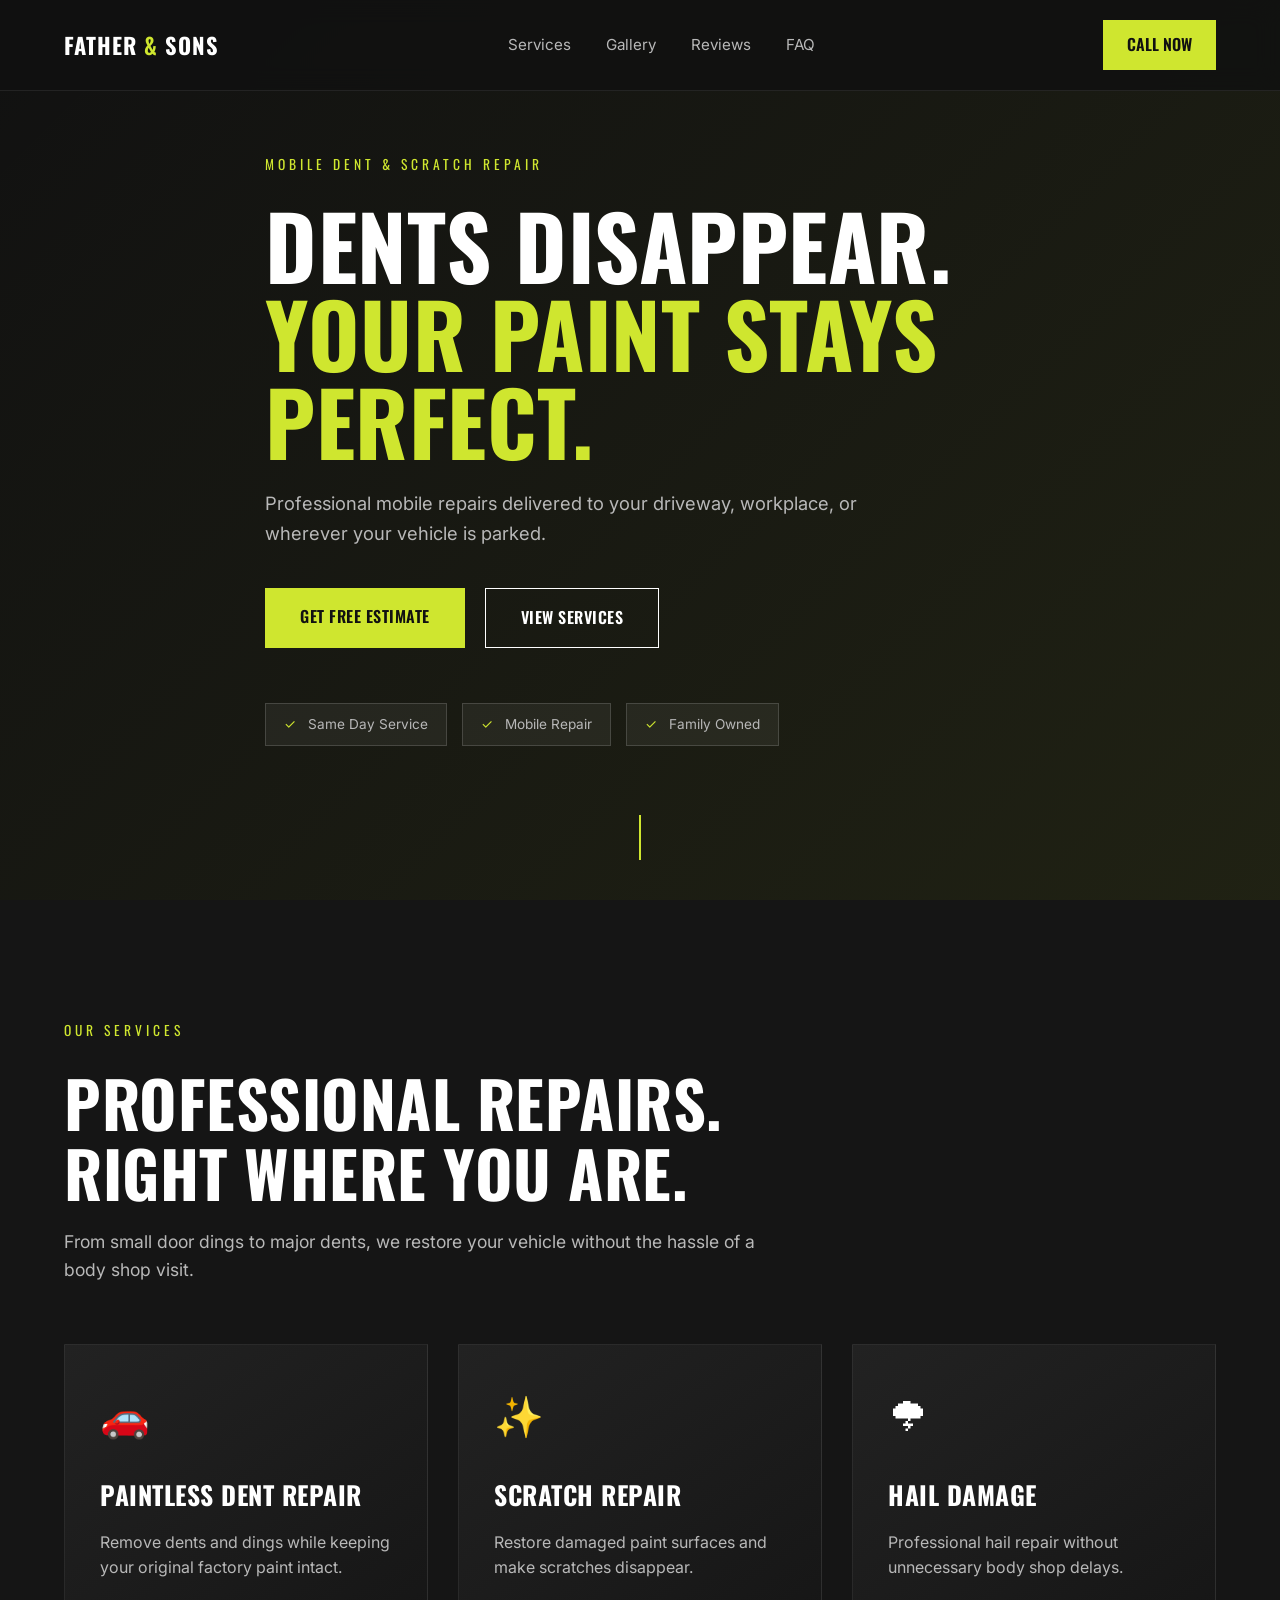
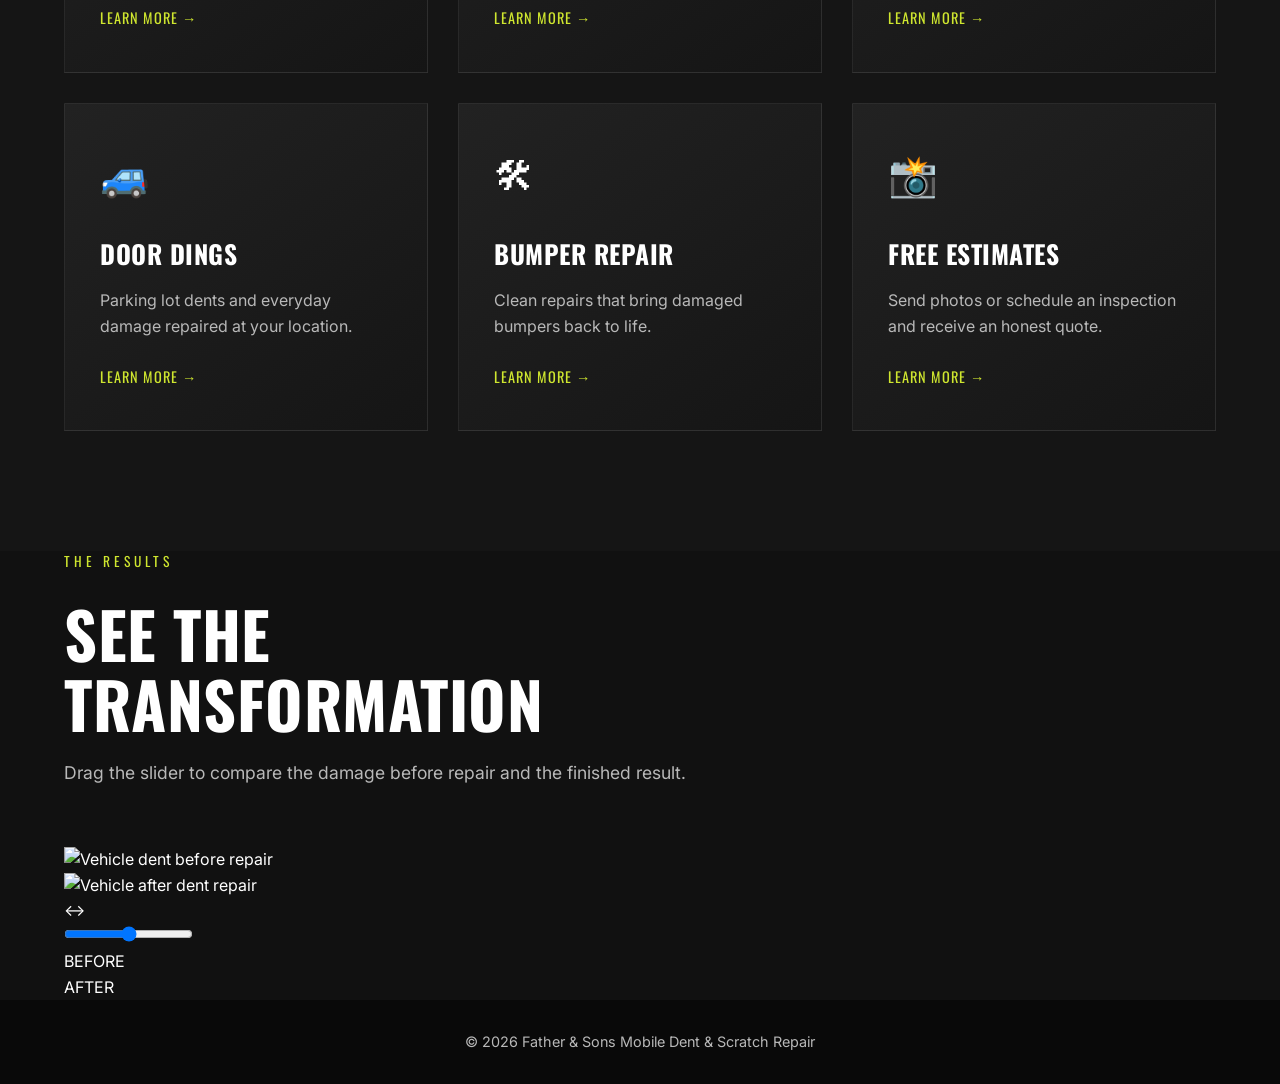
==== father-and-sons/index.html @ 37ee8887 "Update index.html" ====
<!DOCTYPE html>
<html lang="en">
<head>

<meta charset="UTF-8">
<meta name="viewport" content="width=device-width, initial-scale=1.0">

<title>Father & Sons | Mobile Dent & Scratch Repair</title>

<meta name="description" content="Father & Sons provides mobile dent and scratch repair. We come to your home or workplace for fast, affordable vehicle repairs.">

<link rel="preconnect" href="https://fonts.googleapis.com">
<link rel="preconnect" href="https://fonts.gstatic.com" crossorigin>

<link href="https://fonts.googleapis.com/css2?family=Inter:wght@400;500;600;700&family=Oswald:wght@500;600;700&display=swap" rel="stylesheet">

<link rel="stylesheet" href="css/style.css">
<link rel="stylesheet" href="css/animations.css">

</head>


<body>


<!-- ================= NAVIGATION ================= -->

<header class="header">

<div class="container nav">

<a href="#" class="logo">
FATHER <span>&</span> SONS
</a>


<nav class="nav-links">

<a href="#services">Services</a>
<a href="#gallery">Gallery</a>
<a href="#reviews">Reviews</a>
<a href="#faq">FAQ</a>

</nav>


<a href="tel:7279991879" class="nav-button">
Call Now
</a>


<button class="menu-toggle" aria-label="Open menu">

<span></span>
<span></span>
<span></span>

</button>


</div>

</header>




<!-- ================= HERO ================= -->

<main>


<section class="hero">


<div class="hero-overlay"></div>


<div class="container hero-content">


<p class="eyebrow">
Mobile Dent & Scratch Repair
</p>



<h1>
Dents disappear.
<br>
<span>Your paint stays perfect.</span>
</h1>



<p class="hero-text">

Professional mobile repairs delivered to your driveway,
workplace, or wherever your vehicle is parked.

</p>



<div class="hero-buttons">


<a href="tel:7279991879" class="btn primary">
Get Free Estimate
</a>


<a href="#services" class="btn secondary">
View Services
</a>


</div>




<div class="trust-badges">


<div class="badge">
<span>✓</span>
Same Day Service
</div>


<div class="badge">
<span>✓</span>
Mobile Repair
</div>


<div class="badge">
<span>✓</span>
Family Owned
</div>


</div>



</div>



<div class="scroll-indicator">

<span></span>

</div>



</section>





<!-- ================= SERVICES PLACEHOLDER ================= -->

<!-- ================= SERVICES ================= -->

<section id="services" class="services">


<div class="container">


<div class="section-header">

<p class="eyebrow">
Our Services
</p>


<h2>
Professional Repairs.
Right Where You Are.
</h2>


<p>
From small door dings to major dents, we restore your vehicle without the hassle of a body shop visit.
</p>

</div>




<div class="services-grid">



<!-- SERVICE CARD 1 -->

<div class="service-card">


<div class="service-icon">

🚗

</div>


<h3>
Paintless Dent Repair
</h3>


<p>
Remove dents and dings while keeping your original factory paint intact.
</p>


<a href="#contact">
Learn More →
</a>


</div>





<!-- SERVICE CARD 2 -->

<div class="service-card">


<div class="service-icon">

✨

</div>


<h3>
Scratch Repair
</h3>


<p>
Restore damaged paint surfaces and make scratches disappear.
</p>


<a href="#contact">
Learn More →
</a>


</div>






<!-- SERVICE CARD 3 -->

<div class="service-card">


<div class="service-icon">

🌩

</div>


<h3>
Hail Damage
</h3>


<p>
Professional hail repair without unnecessary body shop delays.
</p>


<a href="#contact">
Learn More →
</a>


</div>






<!-- SERVICE CARD 4 -->

<div class="service-card">


<div class="service-icon">

🚙

</div>


<h3>
Door Dings
</h3>


<p>
Parking lot dents and everyday damage repaired at your location.
</p>


<a href="#contact">
Learn More →
</a>


</div>






<!-- SERVICE CARD 5 -->

<div class="service-card">


<div class="service-icon">

🛠

</div>


<h3>
Bumper Repair
</h3>


<p>
Clean repairs that bring damaged bumpers back to life.
</p>


<a href="#contact">
Learn More →
</a>


</div>






<!-- SERVICE CARD 6 -->

<div class="service-card">


<div class="service-icon">

📸

</div>


<h3>
Free Estimates
</h3>


<p>
Send photos or schedule an inspection and receive an honest quote.
</p>


<a href="#contact">
Learn More →
</a>


</div>




</div>

</div>


</section>

  <!-- ================= BEFORE AFTER ================= -->

<section class="before-after">


<div class="container">


<div class="section-header">

<p class="eyebrow">
The Results
</p>


<h2>
See The Transformation
</h2>


<p>
Drag the slider to compare the damage before repair and the finished result.
</p>


</div>




<div class="comparison">


<img 
src="images/before-after/before.jpg"
class="comparison-img before-img"
alt="Vehicle dent before repair"
>



<div class="after-container">


<img 
src="images/before-after/after.jpg"
class="comparison-img"
alt="Vehicle after dent repair"
>


</div>




<div class="slider-line"></div>


<div class="slider-button">

↔

</div>



<input 
type="range"
min="0"
max="100"
value="50"
class="slider-control"
aria-label="Before and after comparison slider"
>


<div class="label before-label">
BEFORE
</div>


<div class="label after-label">
AFTER
</div>



</div>


</div>


</section>







<!-- ================= FOOTER ================= -->


<footer class="footer">


<div class="container">

<p>
© 2026 Father & Sons Mobile Dent & Scratch Repair
</p>


</div>


</footer>





<script src="js/main.js"></script>

</body>
</html>
---- father-and-sons/css/style.css ----
/* ==========================================
   FATHER & SONS
   Main Stylesheet
========================================== */


/* ---------- ROOT ---------- */

:root{

--black:#111111;
--dark:#1b1b1b;
--lime:#cfe62f;
--white:#ffffff;
--gray:#b8b8b8;
--surface:#202020;

--max-width:1200px;

}


*{
margin:0;
padding:0;
box-sizing:border-box;
}


html{
scroll-behavior:smooth;
}


body{

font-family:"Inter",sans-serif;
background:var(--black);
color:var(--white);
line-height:1.6;
overflow-x:hidden;

}


h1,
h2,
h3{

font-family:"Oswald",sans-serif;
text-transform:uppercase;
letter-spacing:.5px;

}


a{

text-decoration:none;
color:inherit;

}


img{

max-width:100%;
display:block;

}



.container{

width:min(90%,var(--max-width));
margin:auto;

}



/* ==========================================
   HEADER
========================================== */


.header{

position:fixed;
top:0;
left:0;
width:100%;

background:rgba(17,17,17,.85);
backdrop-filter:blur(12px);

z-index:1000;

border-bottom:1px solid rgba(255,255,255,.08);

}



.nav{

height:90px;

display:flex;
align-items:center;
justify-content:space-between;

}



.logo{

font-family:"Oswald",sans-serif;
font-size:1.4rem;
font-weight:700;
letter-spacing:1px;

}



.logo span{

color:var(--lime);

}



.nav-links{

display:flex;
gap:35px;

}



.nav-links a{

font-size:.95rem;
color:var(--gray);

transition:.3s;

}



.nav-links a:hover{

color:var(--lime);

}



.nav-button{

background:var(--lime);
color:var(--black);

padding:12px 24px;

font-family:"Oswald",sans-serif;

text-transform:uppercase;

font-weight:600;

}



.menu-toggle{

display:none;

background:none;
border:0;

}


.menu-toggle span{

display:block;
width:28px;
height:3px;

background:white;

margin:6px;

}



/* ==========================================
   HERO
========================================== */


.hero{

height:100vh;
min-height:700px;

position:relative;

display:flex;
align-items:center;


background:

linear-gradient(
90deg,
rgba(17,17,17,.95),
rgba(17,17,17,.55)
),

url("../images/hero.jpg");

background-size:cover;
background-position:center;


}



.hero-overlay{

position:absolute;
inset:0;

background:
linear-gradient(
135deg,
transparent,
rgba(207,230,47,.08)
);

}



.hero-content{

position:relative;
z-index:2;

max-width:750px;

}



.eyebrow{

color:var(--lime);

font-family:"Oswald",sans-serif;

text-transform:uppercase;

letter-spacing:4px;

font-size:.85rem;

margin-bottom:25px;

}



.hero h1{

font-size:clamp(3rem,7vw,5.5rem);

line-height:1;

margin-bottom:25px;

}



.hero h1 span{

color:var(--lime);

}



.hero-text{

font-size:1.15rem;

color:var(--gray);

max-width:600px;

margin-bottom:40px;

}



/* BUTTONS */


.hero-buttons{

display:flex;
gap:20px;
flex-wrap:wrap;

}



.btn{

padding:16px 35px;

font-family:"Oswald",sans-serif;

text-transform:uppercase;

font-weight:600;

letter-spacing:.5px;

transition:.3s;

}



.primary{

background:var(--lime);

color:var(--black);

}



.secondary{

border:1px solid white;

}



.btn:hover{

transform:translateY(-4px);

}



/* ==========================================
   TRUST BADGES
========================================== */


.trust-badges{

display:flex;
gap:15px;

margin-top:55px;

flex-wrap:wrap;

}



.badge{

background:rgba(255,255,255,.06);

border:1px solid rgba(255,255,255,.15);

padding:10px 18px;

font-size:.85rem;

color:var(--gray);

}



.badge span{

color:var(--lime);

margin-right:8px;

}



/* ==========================================
   SCROLL
========================================== */


.scroll-indicator{

position:absolute;

bottom:40px;

left:50%;

transform:translateX(-50%);

}



.scroll-indicator span{

display:block;

height:45px;
width:2px;

background:var(--lime);

}



/* ==========================================
   PLACEHOLDER
========================================== */


.placeholder{

padding:120px 0;

background:#151515;

}



.placeholder h2{

font-size:3rem;

margin-bottom:15px;

}



/* ==========================================
   FOOTER
========================================== */


.footer{

padding:30px 0;

background:#090909;

color:var(--gray);

text-align:center;

font-size:.9rem;

}



/* ==========================================
   MOBILE
========================================== */


@media(max-width:900px){


.nav-links{

display:none;

}


.nav-button{

display:none;

}


.menu-toggle{

display:block;

}


.hero{

background-position:center;

}


.hero h1{

font-size:3rem;

}


.trust-badges{

margin-top:35px;

}


}



@media(max-width:600px){


.hero{

min-height:650px;

}



.hero-buttons{

flex-direction:column;

}



.btn{

text-align:center;

}



}
/* Mobile menu open */

@media(max-width:900px){

.nav-links.active{

display:flex;

position:absolute;

top:90px;
left:0;

width:100%;

background:#111;

flex-direction:column;

padding:30px;

text-align:center;

gap:25px;

}


.menu-toggle.open span:nth-child(1){

transform:rotate(45deg) translate(5px,5px);

}


.menu-toggle.open span:nth-child(2){

opacity:0;

}


.menu-toggle.open span:nth-child(3){

transform:rotate(-45deg) translate(6px,-6px);

}


}


/* Header scroll state */

.header.scrolled{

background:rgba(17,17,17,.96);

box-shadow:0 10px 30px rgba(0,0,0,.35);

}
/* ==========================================
   SERVICES SECTION
========================================== */


.services{

padding:120px 0;

background:#151515;

}



.section-header{

max-width:700px;

margin-bottom:60px;

}



.section-header h2{

font-size:clamp(2.5rem,5vw,4rem);

line-height:1.1;

margin-bottom:20px;

}



.section-header p:last-child{

color:var(--gray);

font-size:1.1rem;

}




.services-grid{

display:grid;

grid-template-columns:
repeat(auto-fit,minmax(280px,1fr));

gap:30px;

}





.service-card{

background:
linear-gradient(
145deg,
#222,
#151515
);


padding:40px 35px;


border:1px solid rgba(255,255,255,.08);


position:relative;


overflow:hidden;


transition:.4s;


}



.service-card::before{

content:"";

position:absolute;

top:0;
left:0;

width:100%;
height:4px;

background:var(--lime);

transform:scaleX(0);

transition:.4s;

transform-origin:left;

}



.service-card:hover::before{

transform:scaleX(1);

}



.service-card:hover{

transform:translateY(-10px);


border-color:
rgba(207,230,47,.4);


}





.service-icon{

font-size:2.5rem;

margin-bottom:25px;


}



.service-card h3{

font-size:1.6rem;

margin-bottom:15px;


}



.service-card p{

color:var(--gray);

margin-bottom:25px;

}



.service-card a{

color:var(--lime);

font-family:"Oswald",sans-serif;

text-transform:uppercase;

letter-spacing:1px;

font-size:.9rem;

}
---- father-and-sons/css/animations.css ----
/* ==========================================
   FATHER & SONS
   Animation Styles
========================================== */


/* ---------- HERO ENTRANCE ---------- */


.hero-content{

animation:heroEnter 1s ease forwards;

}



@keyframes heroEnter{

from{

opacity:0;
transform:translateY(40px);

}

to{

opacity:1;
transform:translateY(0);

}

}




/* ---------- EYEBROW ---------- */


.eyebrow{

animation:fadeIn .8s ease .2s both;

}



@keyframes fadeIn{

from{

opacity:0;

}

to{

opacity:1;

}

}




/* ---------- BUTTON ANIMATION ---------- */


.btn{

position:relative;
overflow:hidden;

}



.btn::before{

content:"";

position:absolute;

top:0;
left:-100%;

width:100%;
height:100%;

background:rgba(255,255,255,.18);

transition:.4s;

}



.btn:hover::before{

left:100%;

}




/* ---------- BADGES ---------- */


.badge{

animation:badgeRise .8s ease forwards;

opacity:0;

}



.badge:nth-child(1){

animation-delay:.4s;

}


.badge:nth-child(2){

animation-delay:.6s;

}


.badge:nth-child(3){

animation-delay:.8s;

}



@keyframes badgeRise{

from{

opacity:0;
transform:translateY(20px);

}

to{

opacity:1;
transform:translateY(0);

}

}




/* ---------- SCROLL INDICATOR ---------- */


.scroll-indicator span{

animation:scrollPulse 2s infinite;

}



@keyframes scrollPulse{

0%{

opacity:.3;
transform:scaleY(.6);

}


50%{

opacity:1;
transform:scaleY(1);

}


100%{

opacity:.3;
transform:scaleY(.6);

}

}





/* ---------- IMAGE ZOOM ---------- */


.hero{

animation:heroZoom 12s ease infinite alternate;

}



@keyframes heroZoom{

from{

background-size:100%;

}

to{

background-size:110%;

}

}




/* ---------- HOVER EFFECTS ---------- */


.nav-button,
.btn{

transition:
transform .3s ease,
box-shadow .3s ease;

}



.nav-button:hover,
.btn:hover{

box-shadow:
0 10px 30px rgba(207,230,47,.25);

}




/* ---------- ACCESSIBILITY ---------- */


@media(prefers-reduced-motion:reduce){


*,
*::before,
*::after{

animation:none!important;

transition:none!important;

}


}
/* SERVICE CARDS */


.service-card{

opacity:0;

transform:translateY(40px);

animation:serviceReveal .8s ease forwards;

}



.service-card:nth-child(1){
animation-delay:.1s;
}

.service-card:nth-child(2){
animation-delay:.2s;
}

.service-card:nth-child(3){
animation-delay:.3s;
}

.service-card:nth-child(4){
animation-delay:.4s;
}

.service-card:nth-child(5){
animation-delay:.5s;
}

.service-card:nth-child(6){
animation-delay:.6s;
}



@keyframes serviceReveal{

to{

opacity:1;

transform:translateY(0);

}

}
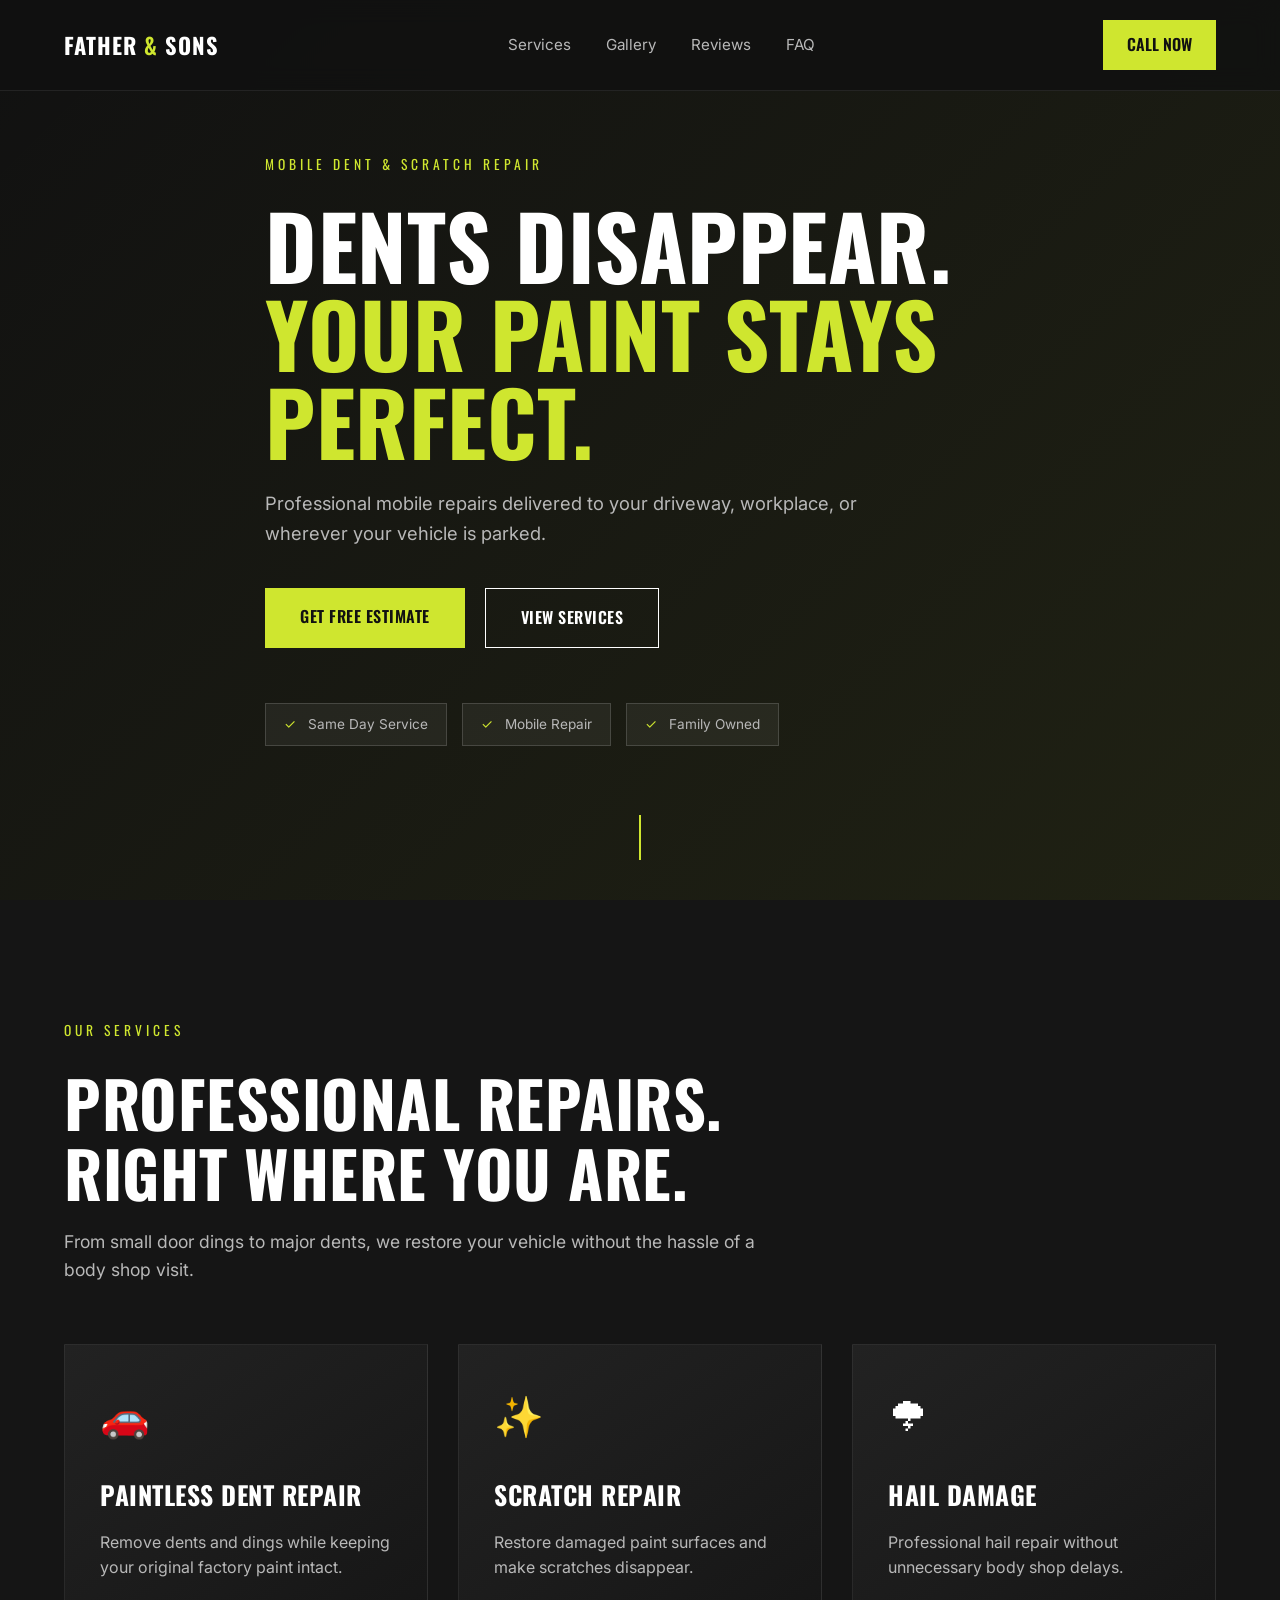
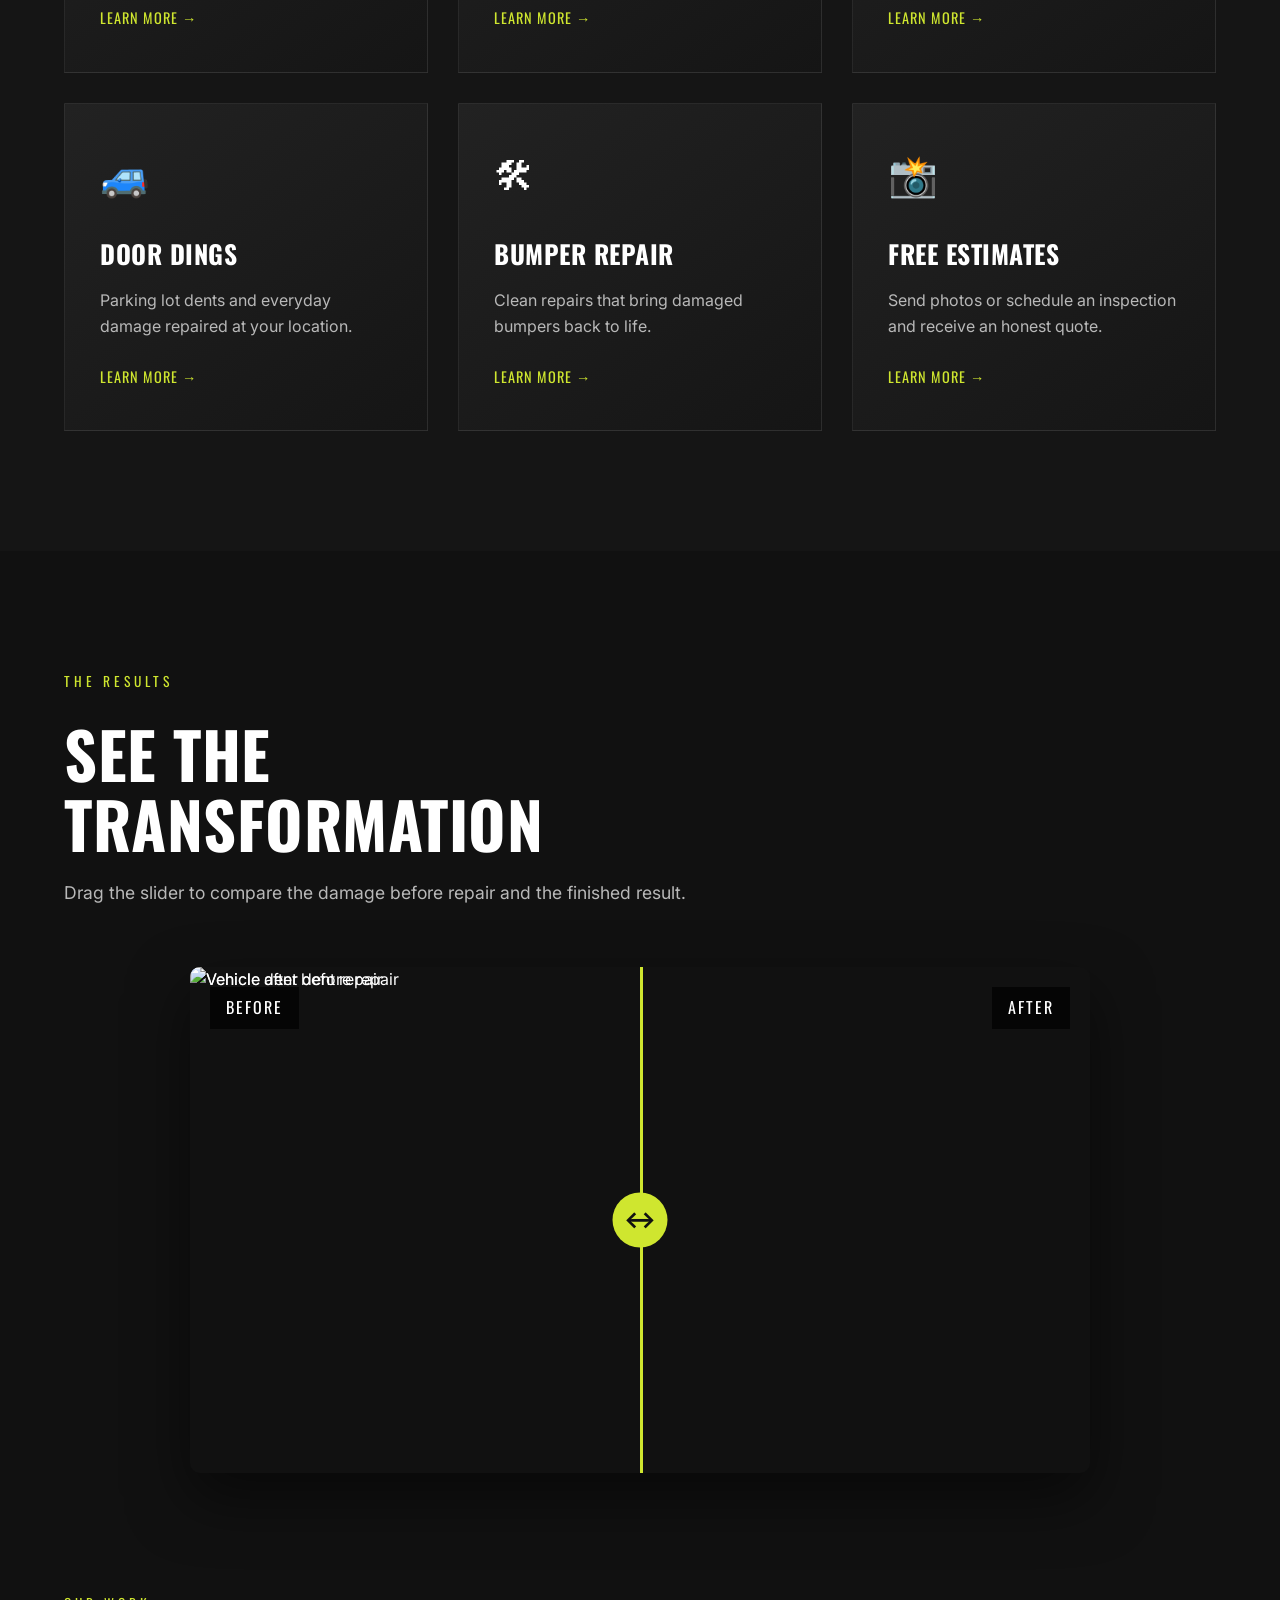
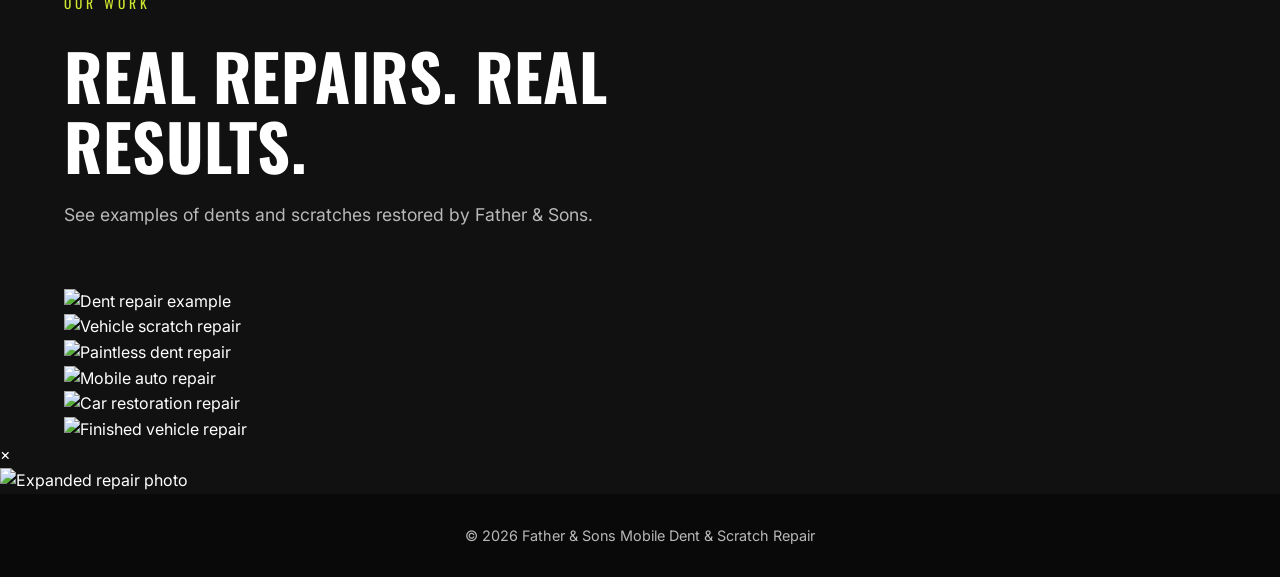
==== commit a60893d8: "Update index.html" ====
--- a/father-and-sons/index.html
+++ b/father-and-sons/index.html
@@ -502,6 +502,141 @@
 
 
 </section>
+  <!-- ================= GALLERY ================= -->
+
+<section id="gallery" class="gallery">
+
+
+<div class="container">
+
+
+<div class="section-header">
+
+<p class="eyebrow">
+Our Work
+</p>
+
+
+<h2>
+Real Repairs.
+Real Results.
+</h2>
+
+
+<p>
+See examples of dents and scratches restored by Father & Sons.
+</p>
+
+</div>
+
+
+
+<div class="gallery-grid">
+
+
+
+<div class="gallery-item">
+
+<img 
+src="images/gallery/repair-1.jpg"
+loading="lazy"
+alt="Dent repair example"
+>
+
+</div>
+
+
+
+<div class="gallery-item">
+
+<img 
+src="images/gallery/repair-2.jpg"
+loading="lazy"
+alt="Vehicle scratch repair"
+>
+
+</div>
+
+
+
+
+<div class="gallery-item">
+
+<img 
+src="images/gallery/repair-3.jpg"
+loading="lazy"
+alt="Paintless dent repair"
+>
+
+</div>
+
+
+
+
+<div class="gallery-item">
+
+<img 
+src="images/gallery/repair-4.jpg"
+loading="lazy"
+alt="Mobile auto repair"
+>
+
+</div>
+
+
+
+
+<div class="gallery-item">
+
+<img 
+src="images/gallery/repair-5.jpg"
+loading="lazy"
+alt="Car restoration repair"
+>
+
+</div>
+
+
+
+
+<div class="gallery-item">
+
+<img 
+src="images/gallery/repair-6.jpg"
+loading="lazy"
+alt="Finished vehicle repair"
+>
+
+</div>
+
+
+
+</div>
+
+
+</div>
+
+
+</section>
+
+
+
+
+<!-- LIGHTBOX -->
+
+<div class="lightbox">
+
+
+<span class="close-lightbox">
+×
+</span>
+
+
+<img src="" alt="Expanded repair photo">
+
+
+</div>
+
 
 
 
--- a/father-and-sons/css/style.css
+++ b/father-and-sons/css/style.css
@@ -822,5 +822,213 @@
 font-size:.9rem;
 
 }
-
-
+/* ==========================================
+   BEFORE AFTER SECTION
+========================================== */
+
+
+.before-after{
+
+padding:120px 0;
+
+background:#111;
+
+}
+
+
+
+.comparison{
+
+position:relative;
+
+max-width:900px;
+
+margin:auto;
+
+aspect-ratio:16/9;
+
+overflow:hidden;
+
+border-radius:10px;
+
+box-shadow:
+0 25px 60px rgba(0,0,0,.5);
+
+}
+
+
+
+.comparison-img{
+
+position:absolute;
+
+width:100%;
+
+height:100%;
+
+object-fit:cover;
+
+top:0;
+
+left:0;
+
+}
+
+
+
+.before-img{
+
+z-index:1;
+
+}
+
+
+
+.after-container{
+
+position:absolute;
+
+top:0;
+
+left:0;
+
+height:100%;
+
+width:50%;
+
+overflow:hidden;
+
+z-index:2;
+
+}
+
+
+
+.after-container img{
+
+width:100vw;
+
+max-width:none;
+
+}
+
+
+
+.slider-line{
+
+position:absolute;
+
+top:0;
+
+bottom:0;
+
+left:50%;
+
+width:3px;
+
+background:var(--lime);
+
+z-index:5;
+
+}
+
+
+
+.slider-button{
+
+position:absolute;
+
+top:50%;
+
+left:50%;
+
+transform:
+translate(-50%,-50%);
+
+
+width:55px;
+
+height:55px;
+
+
+border-radius:50%;
+
+
+background:var(--lime);
+
+color:#111;
+
+
+display:flex;
+
+align-items:center;
+
+justify-content:center;
+
+
+font-size:1.5rem;
+
+font-weight:bold;
+
+
+z-index:6;
+
+}
+
+
+
+.slider-control{
+
+position:absolute;
+
+inset:0;
+
+width:100%;
+
+height:100%;
+
+opacity:0;
+
+cursor:ew-resize;
+
+z-index:10;
+
+}
+
+
+
+.label{
+
+position:absolute;
+
+top:20px;
+
+padding:8px 16px;
+
+background:rgba(0,0,0,.65);
+
+font-family:"Oswald",sans-serif;
+
+letter-spacing:2px;
+
+z-index:7;
+
+}
+
+
+
+.before-label{
+
+left:20px;
+
+}
+
+
+
+.after-label{
+
+right:20px;
+
+}
+
+
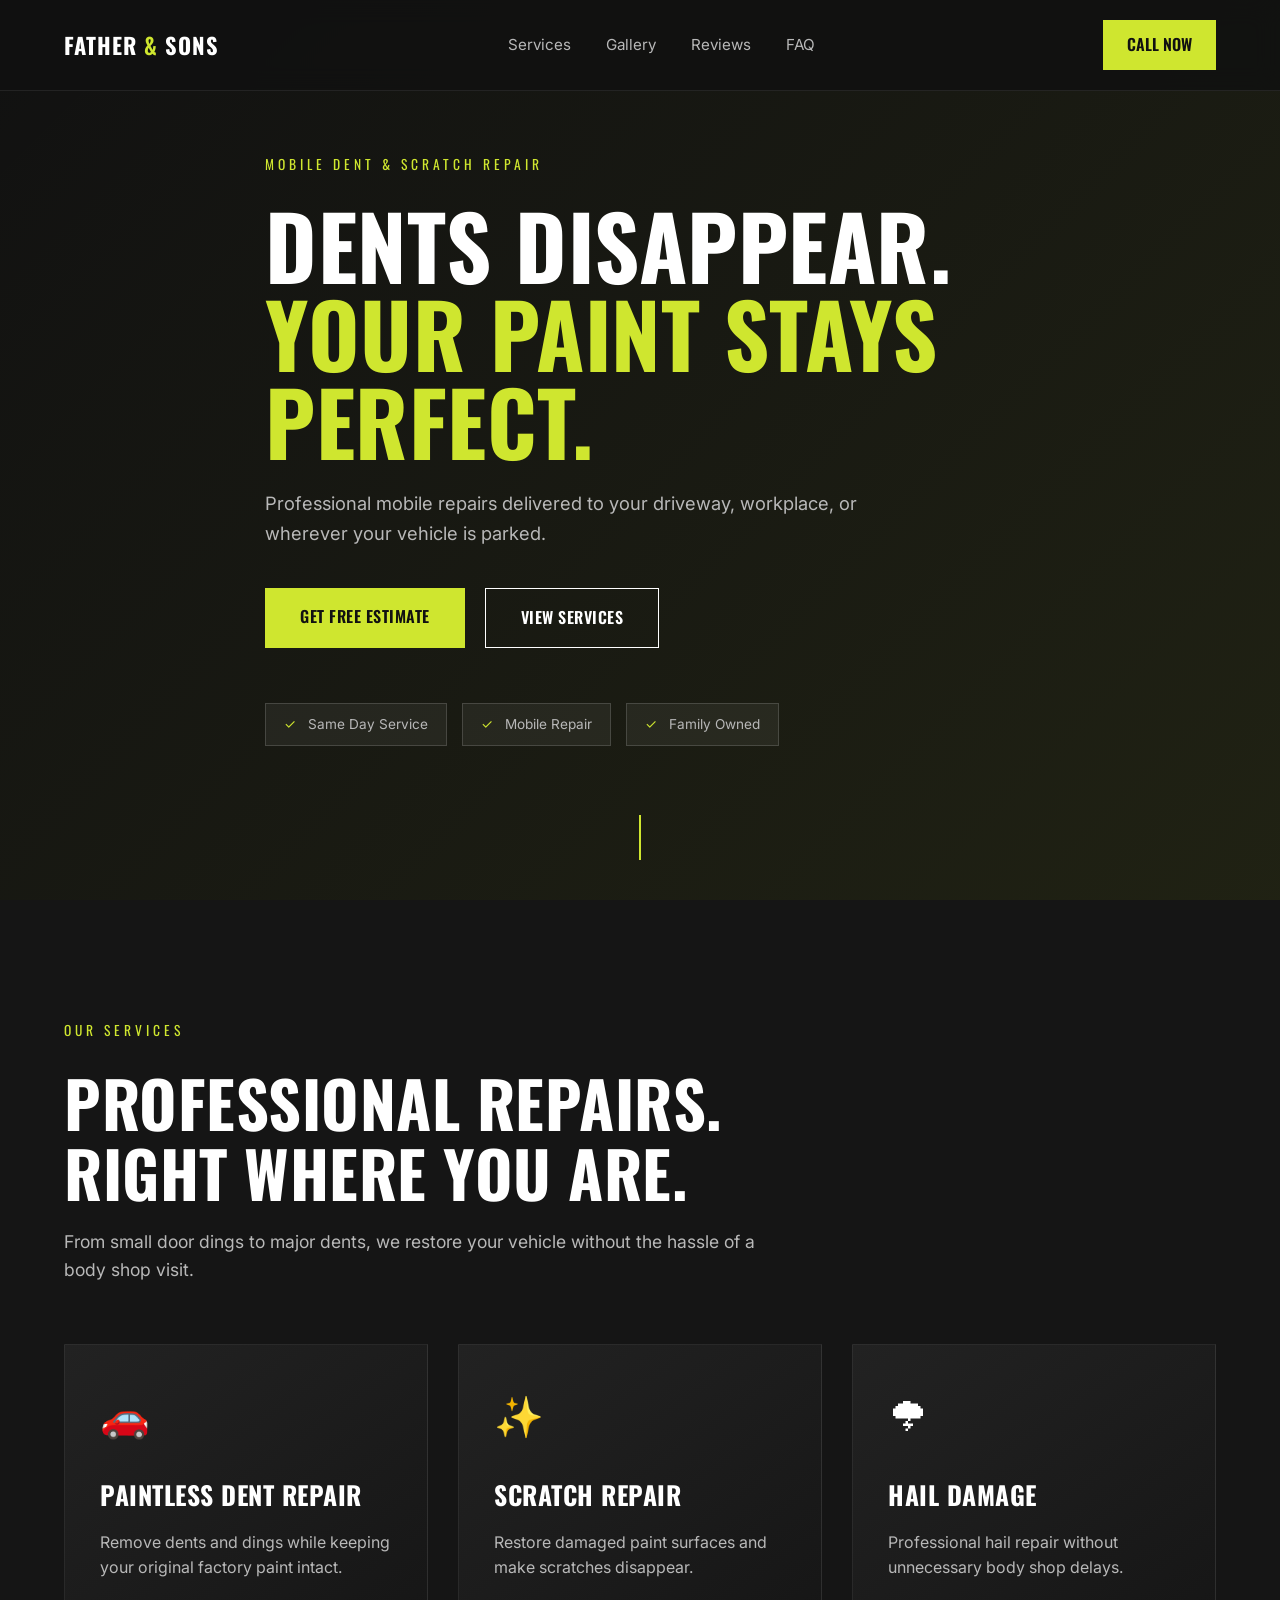
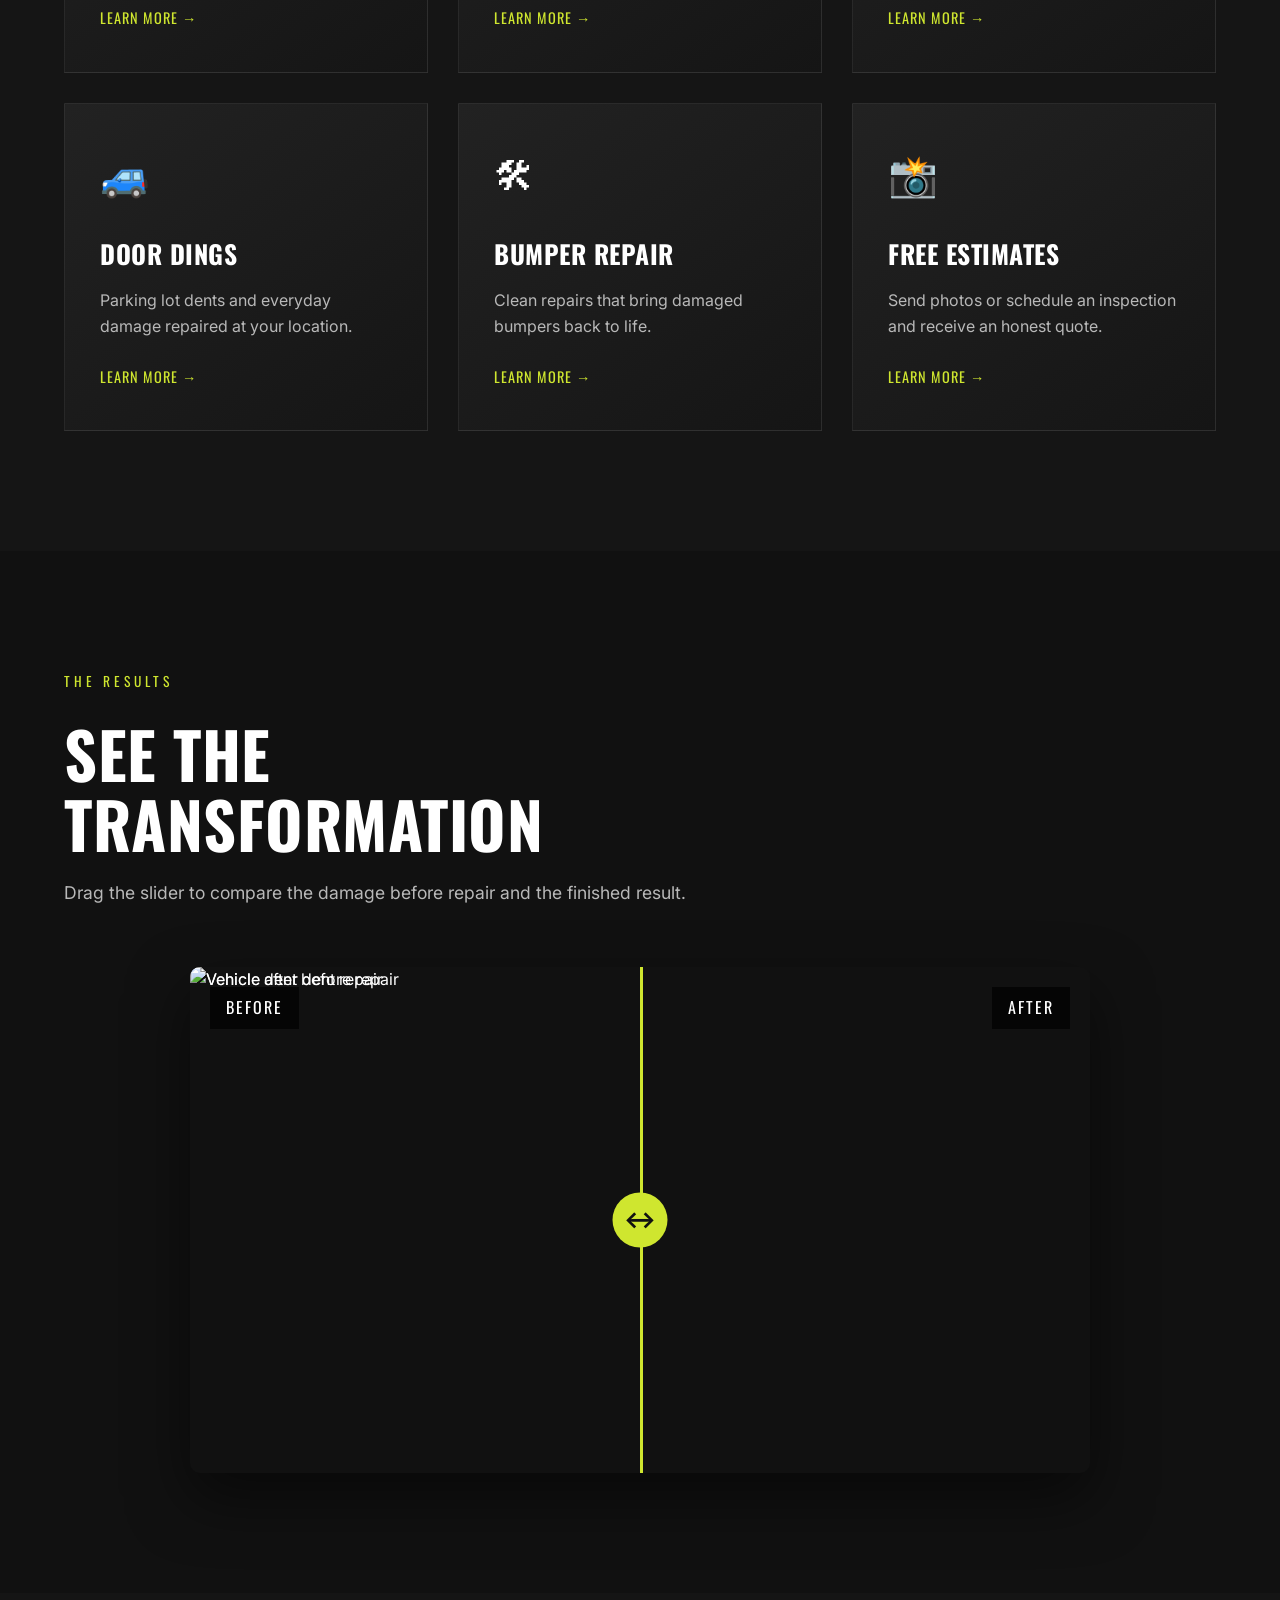
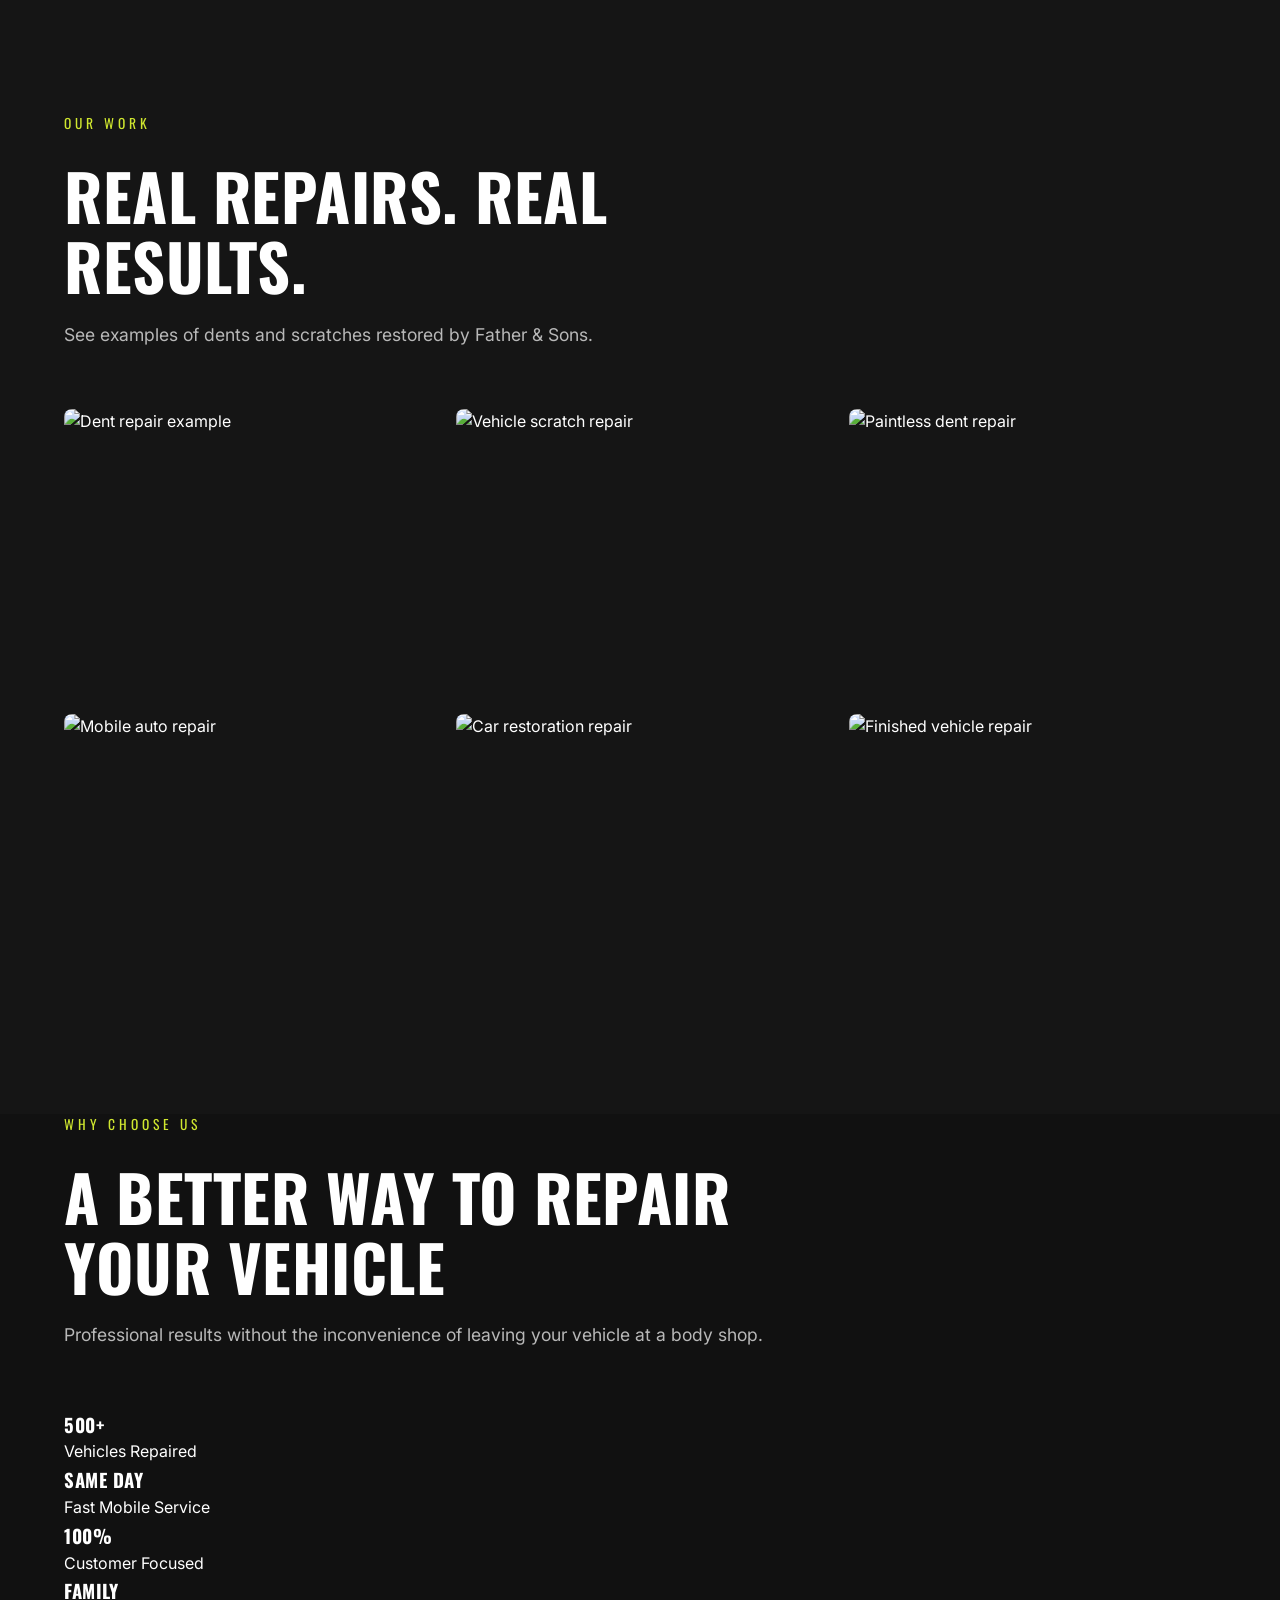
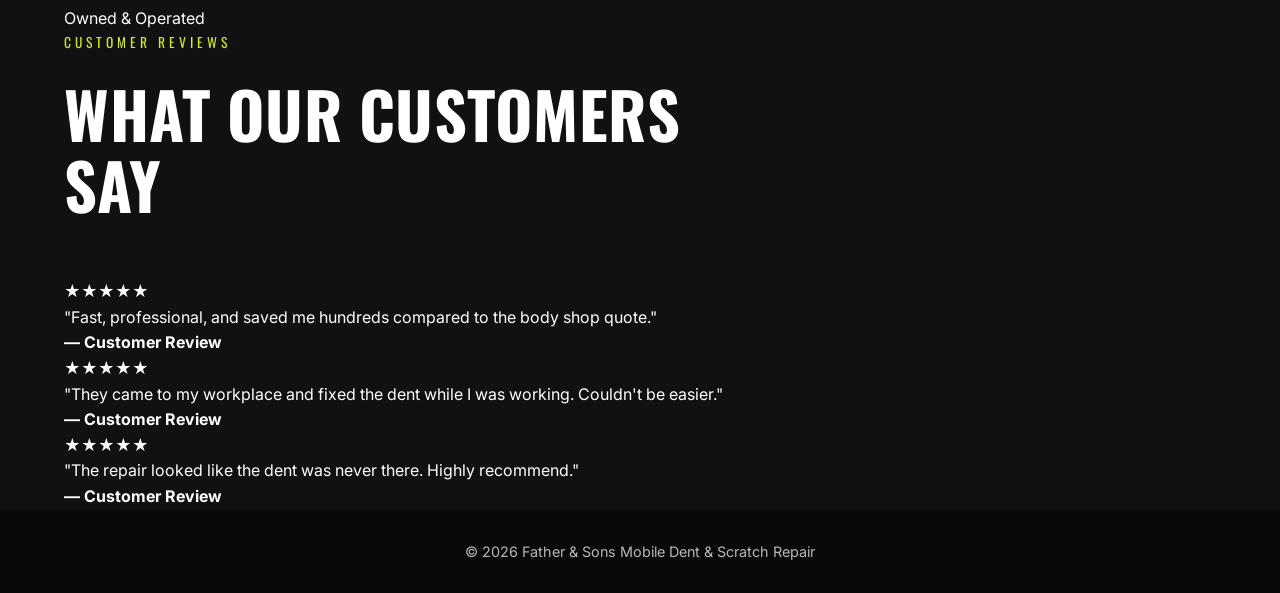
==== commit 64968503: "Update index.html" ====
--- a/father-and-sons/index.html
+++ b/father-and-sons/index.html
@@ -618,6 +618,220 @@
 
 
 </section>
+  
+<!-- ================= WHY CHOOSE US ================= -->
+
+<section class="why-us">
+
+
+<div class="container">
+
+
+<div class="section-header">
+
+<p class="eyebrow">
+Why Choose Us
+</p>
+
+
+<h2>
+A Better Way To Repair Your Vehicle
+</h2>
+
+
+<p>
+Professional results without the inconvenience of leaving your vehicle at a body shop.
+</p>
+
+</div>
+
+
+
+
+<div class="stats-grid">
+
+
+<div class="stat-card">
+
+<h3>
+500+
+</h3>
+
+<p>
+Vehicles Repaired
+</p>
+
+</div>
+
+
+
+<div class="stat-card">
+
+<h3>
+Same Day
+</h3>
+
+<p>
+Fast Mobile Service
+</p>
+
+</div>
+
+
+
+
+<div class="stat-card">
+
+<h3>
+100%
+</h3>
+
+<p>
+Customer Focused
+</p>
+
+</div>
+
+
+
+
+<div class="stat-card">
+
+<h3>
+Family
+</h3>
+
+<p>
+Owned & Operated
+</p>
+
+</div>
+
+
+</div>
+
+
+
+
+</div>
+
+
+</section>
+
+
+
+
+
+<!-- ================= REVIEWS ================= -->
+
+
+<section id="reviews" class="reviews">
+
+
+<div class="container">
+
+
+<div class="section-header">
+
+
+<p class="eyebrow">
+Customer Reviews
+</p>
+
+
+<h2>
+What Our Customers Say
+</h2>
+
+
+</div>
+
+
+
+
+
+<div class="reviews-grid">
+
+
+
+<div class="review-card">
+
+
+<div class="stars">
+★★★★★
+</div>
+
+
+<p>
+"Fast, professional, and saved me hundreds compared to the body shop quote."
+</p>
+
+
+<h4>
+— Customer Review
+</h4>
+
+
+</div>
+
+
+
+
+
+<div class="review-card">
+
+
+<div class="stars">
+★★★★★
+</div>
+
+
+<p>
+"They came to my workplace and fixed the dent while I was working. Couldn't be easier."
+</p>
+
+
+<h4>
+— Customer Review
+</h4>
+
+
+</div>
+
+
+
+
+
+<div class="review-card">
+
+
+<div class="stars">
+★★★★★
+</div>
+
+
+<p>
+"The repair looked like the dent was never there. Highly recommend."
+</p>
+
+
+<h4>
+— Customer Review
+</h4>
+
+
+</div>
+
+
+
+</div>
+
+
+
+</div>
+
+
+</section>
 
 
 
--- a/father-and-sons/css/style.css
+++ b/father-and-sons/css/style.css
@@ -1030,5 +1030,190 @@
 right:20px;
 
 }
-
-
+/* ==========================================
+   GALLERY
+========================================== */
+
+
+.gallery{
+
+padding:120px 0;
+
+background:#151515;
+
+}
+
+
+
+.gallery-grid{
+
+display:grid;
+
+grid-template-columns:
+repeat(auto-fit,minmax(280px,1fr));
+
+gap:25px;
+
+}
+
+
+
+.gallery-item{
+
+height:280px;
+
+overflow:hidden;
+
+border-radius:8px;
+
+cursor:pointer;
+
+position:relative;
+
+}
+
+
+
+.gallery-item::after{
+
+content:"VIEW";
+
+position:absolute;
+
+inset:0;
+
+display:flex;
+
+align-items:center;
+
+justify-content:center;
+
+
+background:
+rgba(207,230,47,.85);
+
+
+color:#111;
+
+
+font-family:"Oswald",sans-serif;
+
+letter-spacing:2px;
+
+font-size:1.2rem;
+
+
+opacity:0;
+
+transition:.3s;
+
+}
+
+
+
+.gallery-item:hover::after{
+
+opacity:1;
+
+}
+
+
+
+.gallery-item img{
+
+width:100%;
+
+height:100%;
+
+object-fit:cover;
+
+transition:.5s;
+
+}
+
+
+
+.gallery-item:hover img{
+
+transform:scale(1.08);
+
+}
+
+
+
+
+/* LIGHTBOX */
+
+
+.lightbox{
+
+position:fixed;
+
+inset:0;
+
+background:
+rgba(0,0,0,.95);
+
+
+display:flex;
+
+align-items:center;
+
+justify-content:center;
+
+
+opacity:0;
+
+pointer-events:none;
+
+
+transition:.3s;
+
+
+z-index:2000;
+
+}
+
+
+
+.lightbox.active{
+
+opacity:1;
+
+pointer-events:auto;
+
+}
+
+
+
+.lightbox img{
+
+max-width:90%;
+
+max-height:85%;
+
+border-radius:8px;
+
+}
+
+
+
+.close-lightbox{
+
+position:absolute;
+
+top:30px;
+
+right:40px;
+
+
+font-size:3rem;
+
+color:white;
+
+cursor:pointer;
+
+}
+
+
+
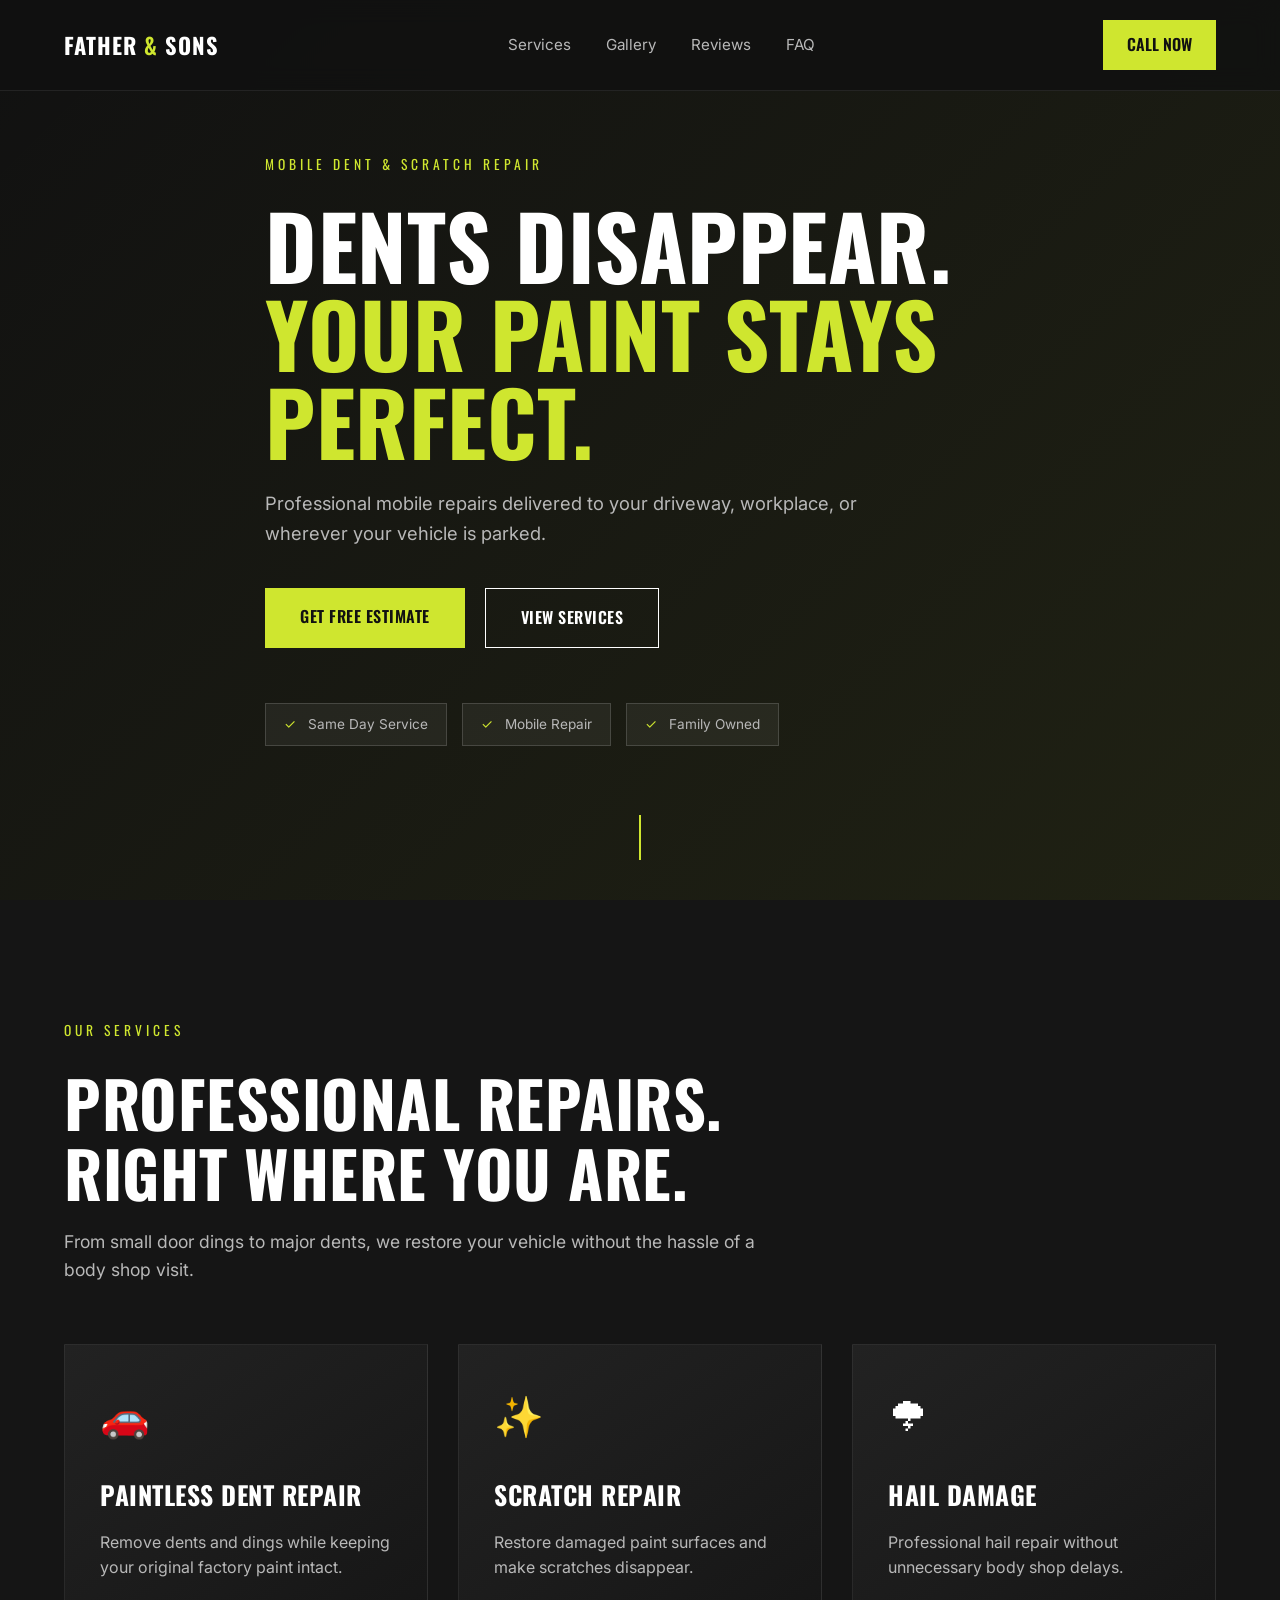
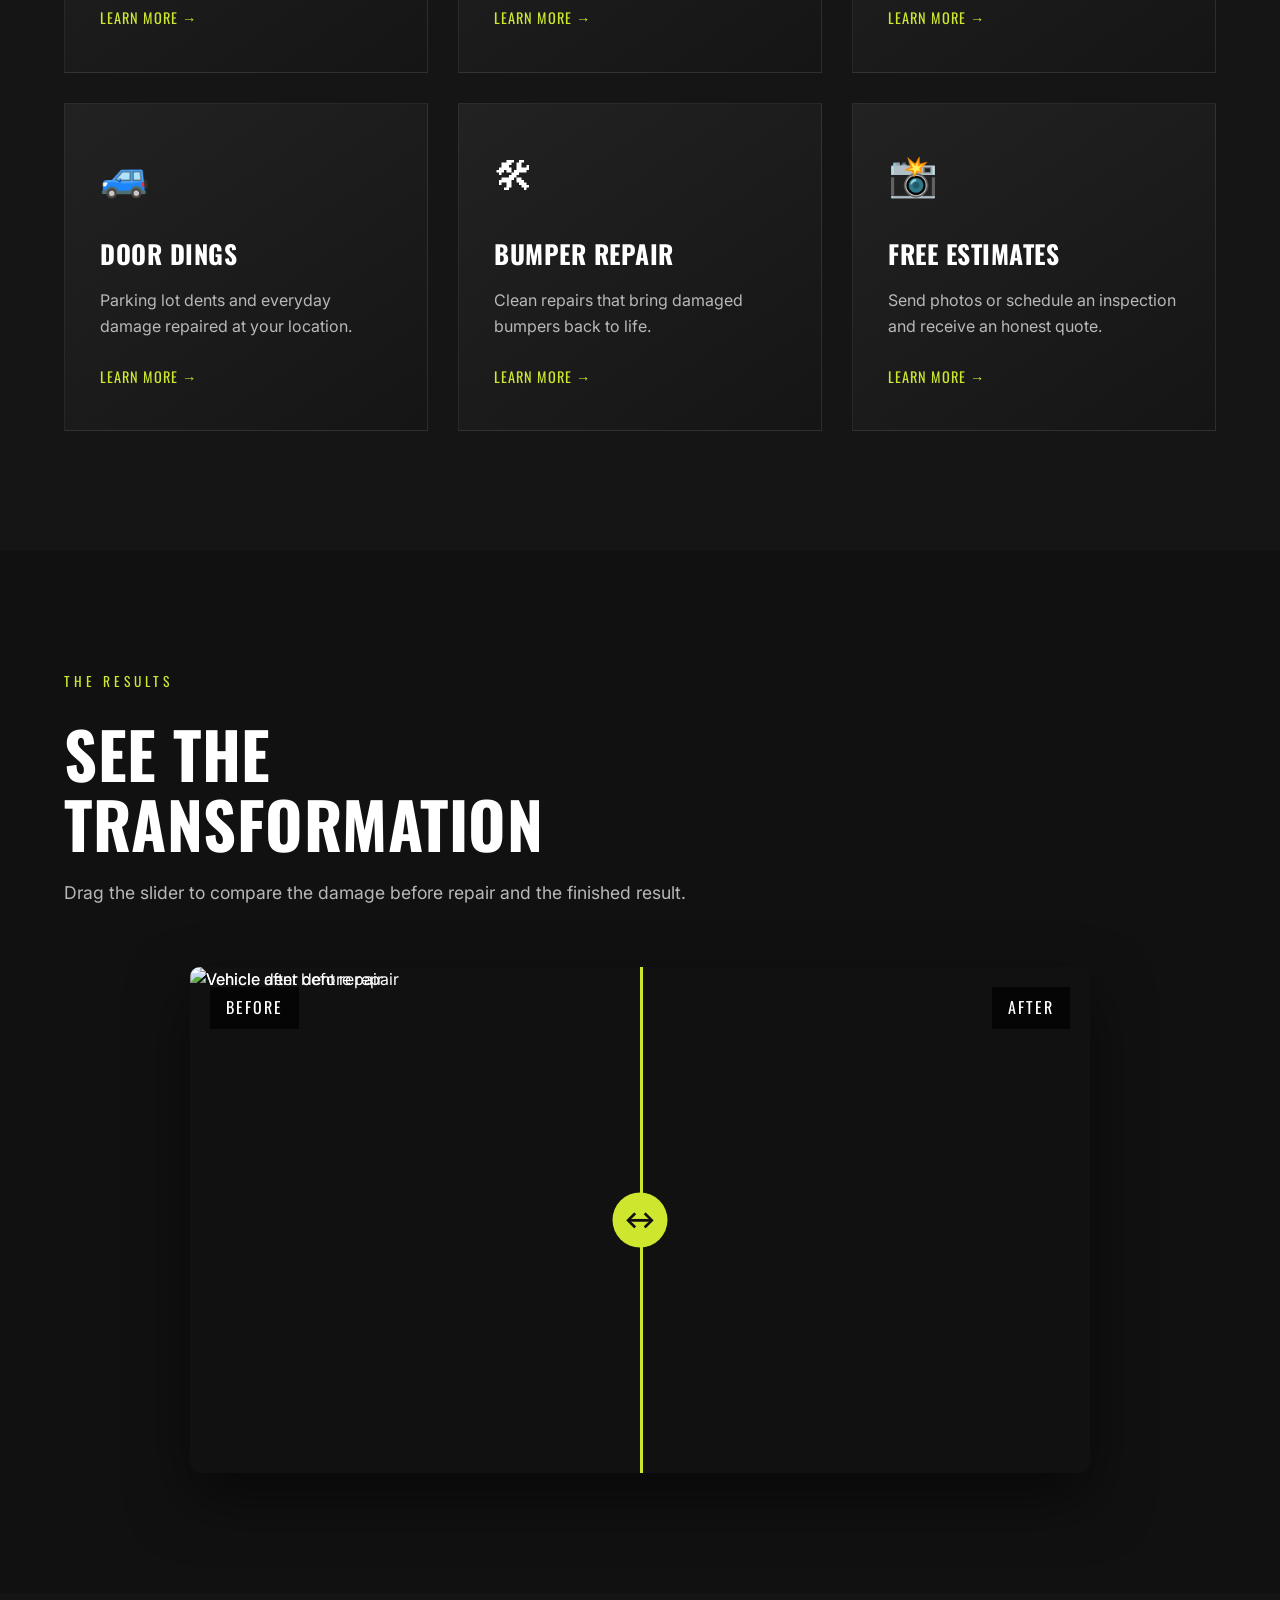
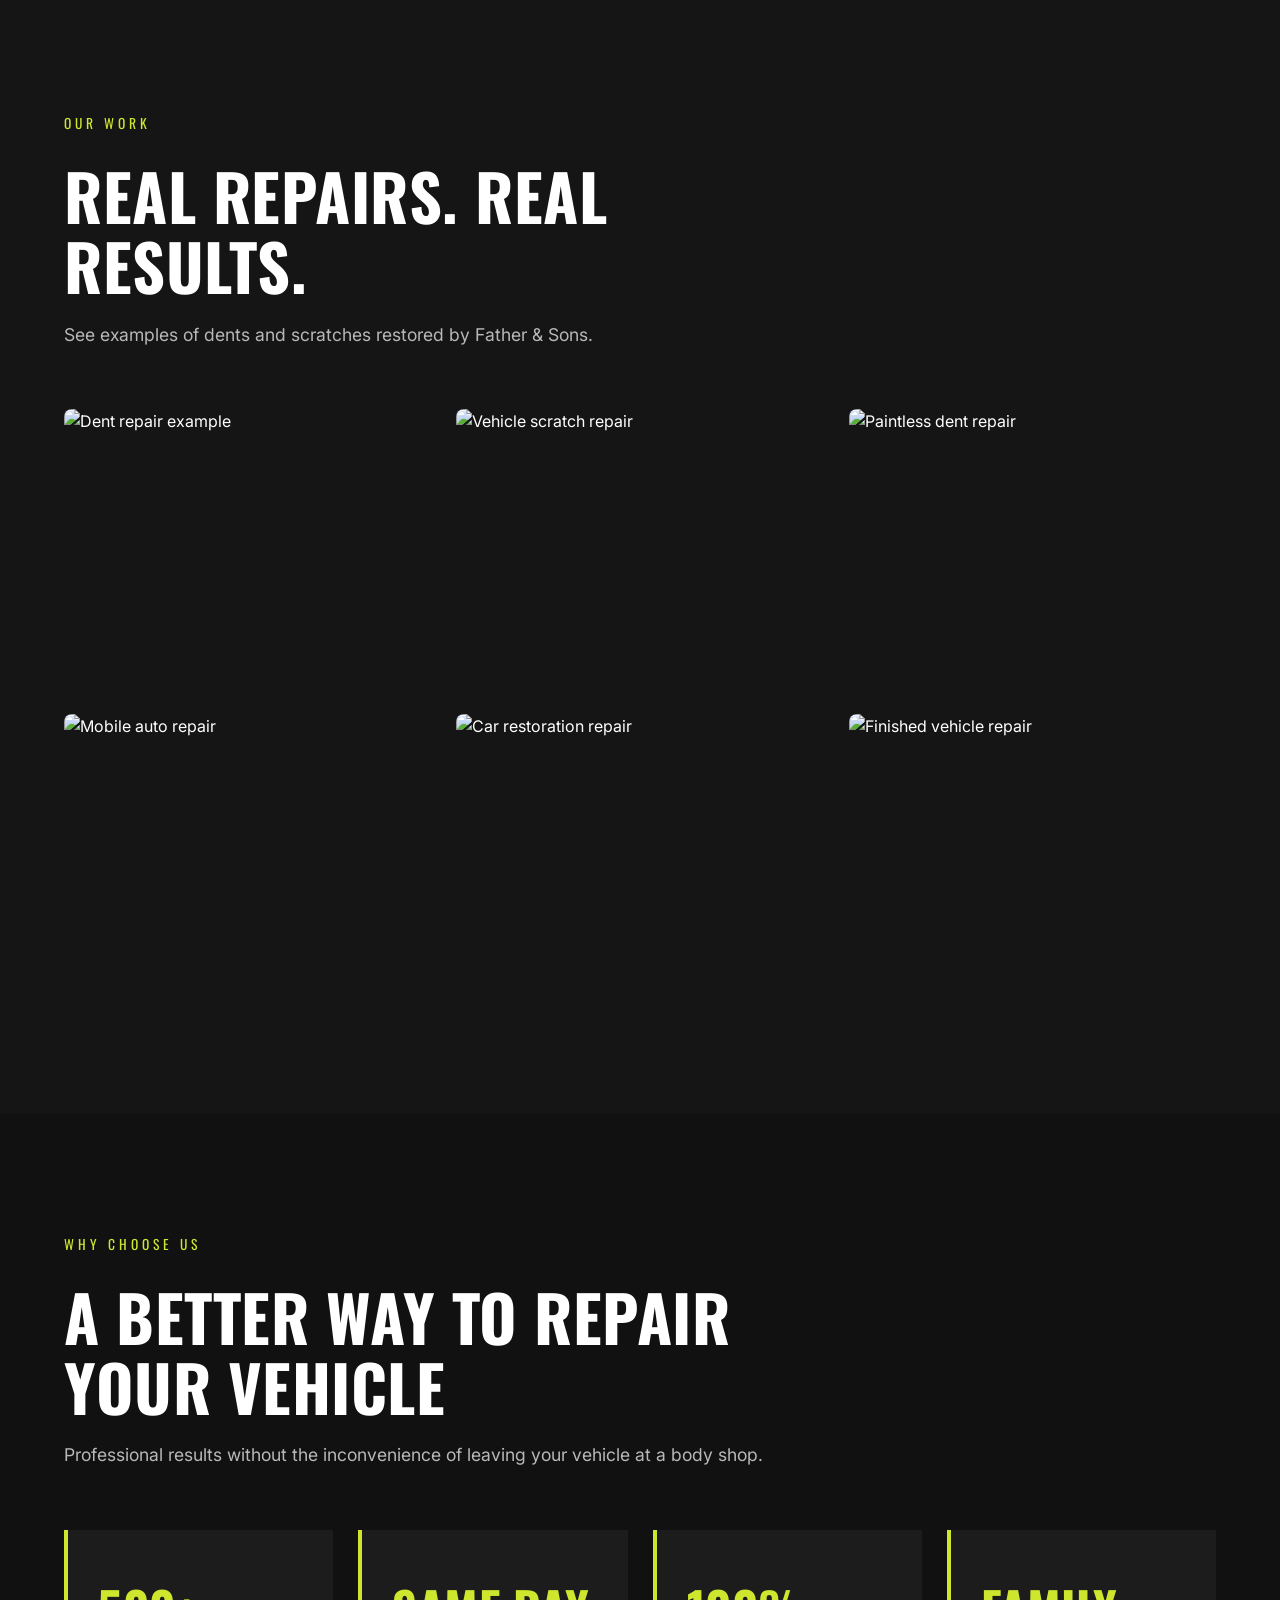
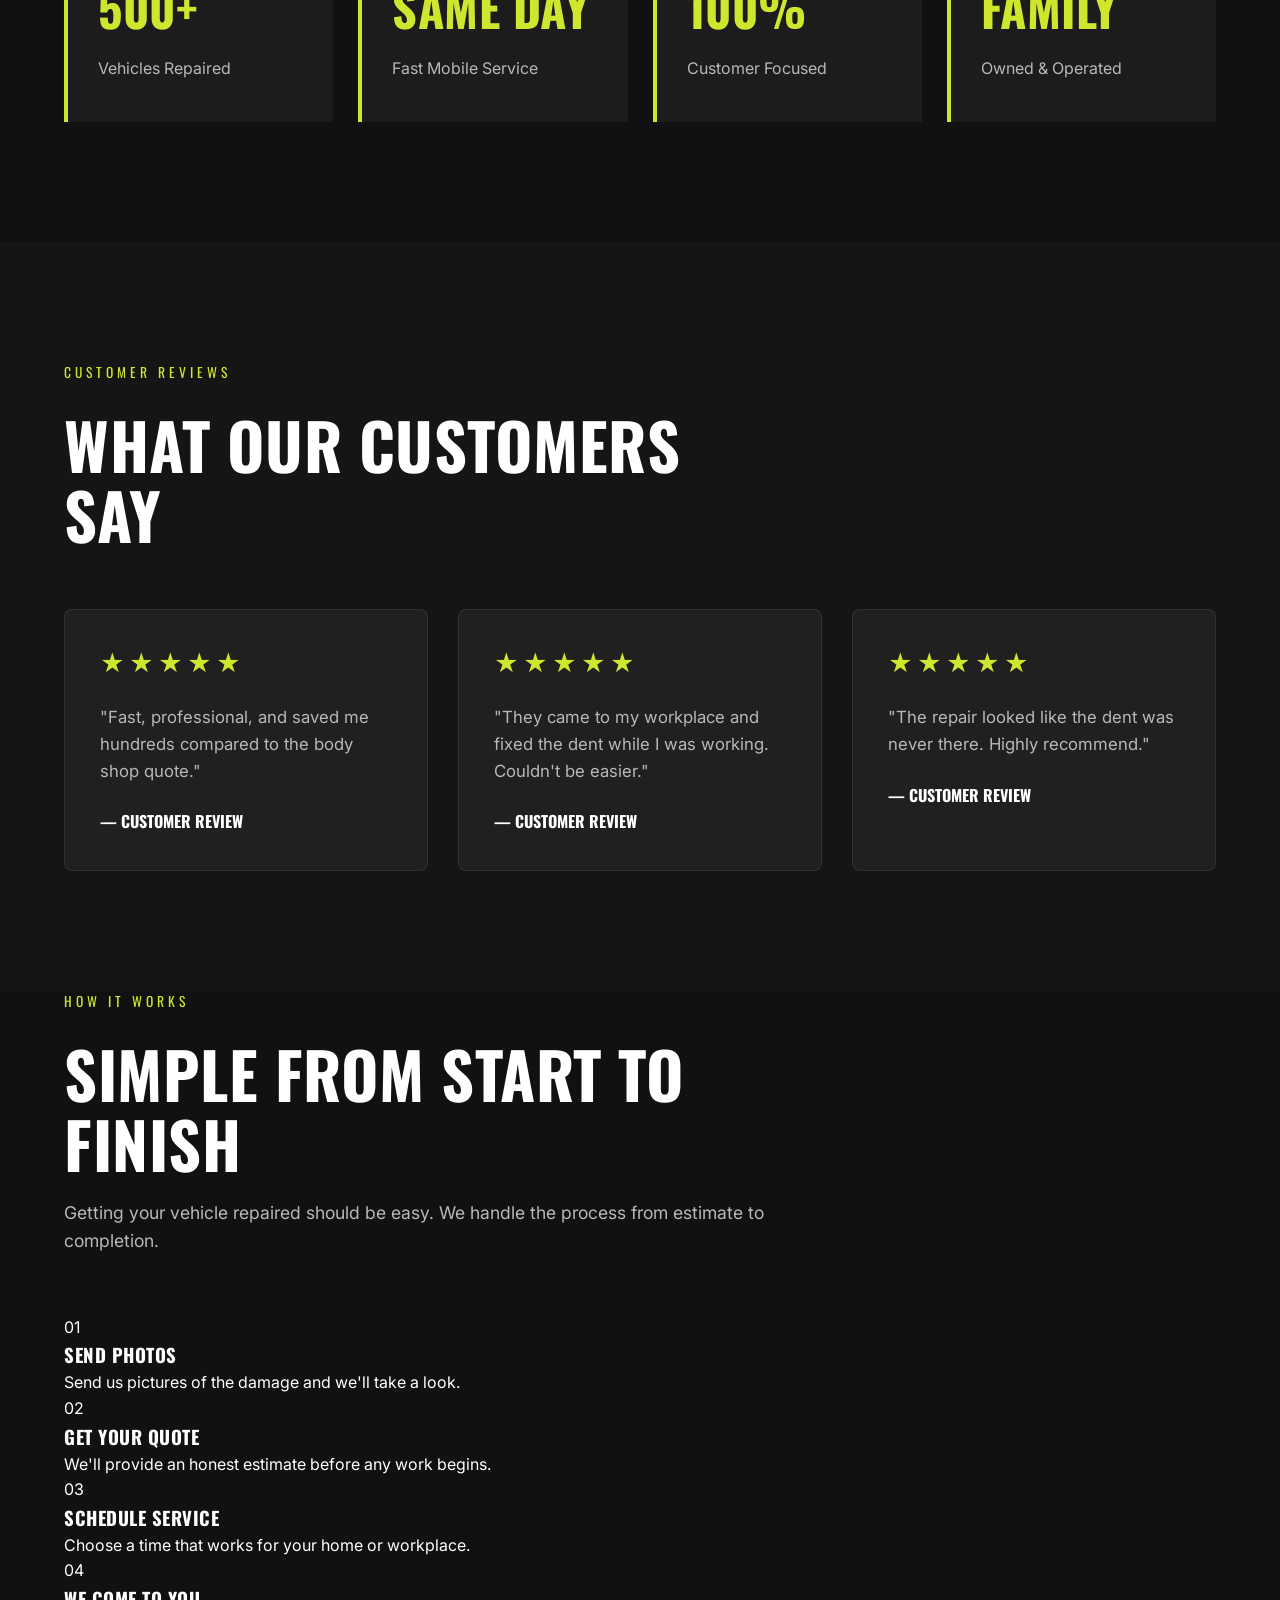
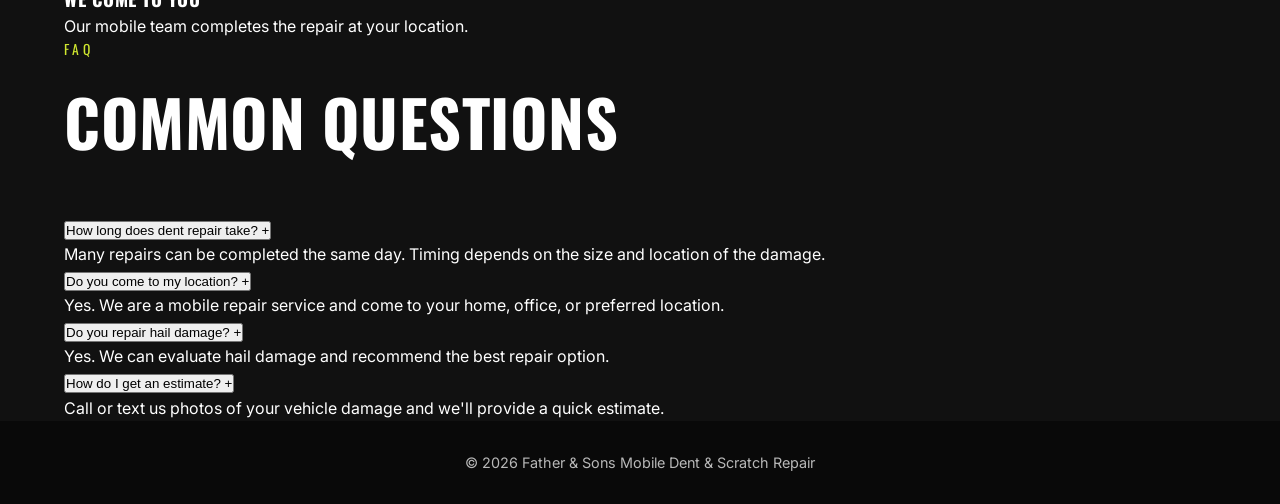
==== commit 021deac4: "Update index.html" ====
--- a/father-and-sons/index.html
+++ b/father-and-sons/index.html
@@ -832,6 +832,275 @@
 
 
 </section>
+  <!-- ================= PROCESS ================= -->
+
+<section class="process">
+
+
+<div class="container">
+
+
+<div class="section-header">
+
+<p class="eyebrow">
+How It Works
+</p>
+
+
+<h2>
+Simple From Start To Finish
+</h2>
+
+
+<p>
+Getting your vehicle repaired should be easy. We handle the process from estimate to completion.
+</p>
+
+</div>
+
+
+
+
+<div class="process-grid">
+
+
+
+<div class="process-card">
+
+<div class="process-number">
+01
+</div>
+
+<h3>
+Send Photos
+</h3>
+
+<p>
+Send us pictures of the damage and we'll take a look.
+</p>
+
+</div>
+
+
+
+
+
+<div class="process-card">
+
+<div class="process-number">
+02
+</div>
+
+<h3>
+Get Your Quote
+</h3>
+
+<p>
+We'll provide an honest estimate before any work begins.
+</p>
+
+</div>
+
+
+
+
+
+<div class="process-card">
+
+<div class="process-number">
+03
+</div>
+
+<h3>
+Schedule Service
+</h3>
+
+<p>
+Choose a time that works for your home or workplace.
+</p>
+
+</div>
+
+
+
+
+
+<div class="process-card">
+
+<div class="process-number">
+04
+</div>
+
+<h3>
+We Come To You
+</h3>
+
+<p>
+Our mobile team completes the repair at your location.
+</p>
+
+</div>
+
+
+
+</div>
+
+
+</div>
+
+
+</section>
+
+
+
+
+
+
+<!-- ================= FAQ ================= -->
+
+
+<section id="faq" class="faq">
+
+
+<div class="container">
+
+
+<div class="section-header">
+
+<p class="eyebrow">
+FAQ
+</p>
+
+
+<h2>
+Common Questions
+</h2>
+
+</div>
+
+
+
+
+
+<div class="faq-container">
+
+
+
+<div class="faq-item">
+
+
+<button class="faq-question">
+
+How long does dent repair take?
+
+<span>+</span>
+
+</button>
+
+
+<div class="faq-answer">
+
+<p>
+Many repairs can be completed the same day. Timing depends on the size and location of the damage.
+</p>
+
+</div>
+
+
+</div>
+
+
+
+
+
+<div class="faq-item">
+
+
+<button class="faq-question">
+
+Do you come to my location?
+
+<span>+</span>
+
+</button>
+
+
+<div class="faq-answer">
+
+<p>
+Yes. We are a mobile repair service and come to your home, office, or preferred location.
+</p>
+
+</div>
+
+
+</div>
+
+
+
+
+
+<div class="faq-item">
+
+
+<button class="faq-question">
+
+Do you repair hail damage?
+
+<span>+</span>
+
+</button>
+
+
+<div class="faq-answer">
+
+<p>
+Yes. We can evaluate hail damage and recommend the best repair option.
+</p>
+
+</div>
+
+
+</div>
+
+
+
+
+
+<div class="faq-item">
+
+
+<button class="faq-question">
+
+How do I get an estimate?
+
+<span>+</span>
+
+</button>
+
+
+<div class="faq-answer">
+
+<p>
+Call or text us photos of your vehicle damage and we'll provide a quick estimate.
+</p>
+
+</div>
+
+
+</div>
+
+
+
+
+</div>
+
+
+</div>
+
+
+</section>
+
 
 
 
--- a/father-and-sons/css/style.css
+++ b/father-and-sons/css/style.css
@@ -1215,5 +1215,166 @@
 
 }
 
-
-
+/* ==========================================
+   WHY CHOOSE US
+========================================== */
+
+
+.why-us{
+
+padding:120px 0;
+
+background:#111;
+
+}
+
+
+
+.stats-grid{
+
+display:grid;
+
+grid-template-columns:
+repeat(auto-fit,minmax(220px,1fr));
+
+gap:25px;
+
+}
+
+
+
+.stat-card{
+
+background:#1c1c1c;
+
+padding:40px 30px;
+
+border-left:4px solid var(--lime);
+
+transition:.3s;
+
+}
+
+
+
+.stat-card:hover{
+
+transform:translateY(-8px);
+
+}
+
+
+
+.stat-card h3{
+
+font-size:3rem;
+
+color:var(--lime);
+
+margin-bottom:10px;
+
+}
+
+
+
+.stat-card p{
+
+color:var(--gray);
+
+}
+
+
+
+
+
+/* ==========================================
+   REVIEWS
+========================================== */
+
+
+.reviews{
+
+padding:120px 0;
+
+background:#151515;
+
+}
+
+
+
+.reviews-grid{
+
+display:grid;
+
+grid-template-columns:
+repeat(auto-fit,minmax(280px,1fr));
+
+gap:30px;
+
+}
+
+
+
+.review-card{
+
+background:#202020;
+
+padding:35px;
+
+border-radius:8px;
+
+border:1px solid rgba(255,255,255,.08);
+
+transition:.3s;
+
+}
+
+
+
+.review-card:hover{
+
+transform:translateY(-8px);
+
+border-color:var(--lime);
+
+}
+
+
+
+.stars{
+
+color:var(--lime);
+
+font-size:1.5rem;
+
+letter-spacing:4px;
+
+margin-bottom:20px;
+
+}
+
+
+
+.review-card p{
+
+color:var(--gray);
+
+font-size:1.05rem;
+
+margin-bottom:25px;
+
+}
+
+
+
+.review-card h4{
+
+font-family:"Oswald",sans-serif;
+
+color:white;
+
+text-transform:uppercase;
+
+}
+
+
--- a/father-and-sons/css/animations.css
+++ b/father-and-sons/css/animations.css
@@ -330,4 +330,73 @@
 }
 
 }
-
+/* ==========================================
+   TRUST ANIMATIONS
+========================================== */
+
+
+.stat-card,
+.review-card{
+
+animation:fadeUp .8s ease both;
+
+}
+
+
+
+.stat-card:nth-child(1),
+.review-card:nth-child(1){
+
+animation-delay:.1s;
+
+}
+
+
+
+.stat-card:nth-child(2),
+.review-card:nth-child(2){
+
+animation-delay:.2s;
+
+}
+
+
+
+.stat-card:nth-child(3),
+.review-card:nth-child(3){
+
+animation-delay:.3s;
+
+}
+
+
+
+.stat-card:nth-child(4){
+
+animation-delay:.4s;
+
+}
+
+
+
+@keyframes fadeUp{
+
+from{
+
+opacity:0;
+
+transform:translateY(40px);
+
+}
+
+
+to{
+
+opacity:1;
+
+transform:translateY(0);
+
+}
+
+}
+
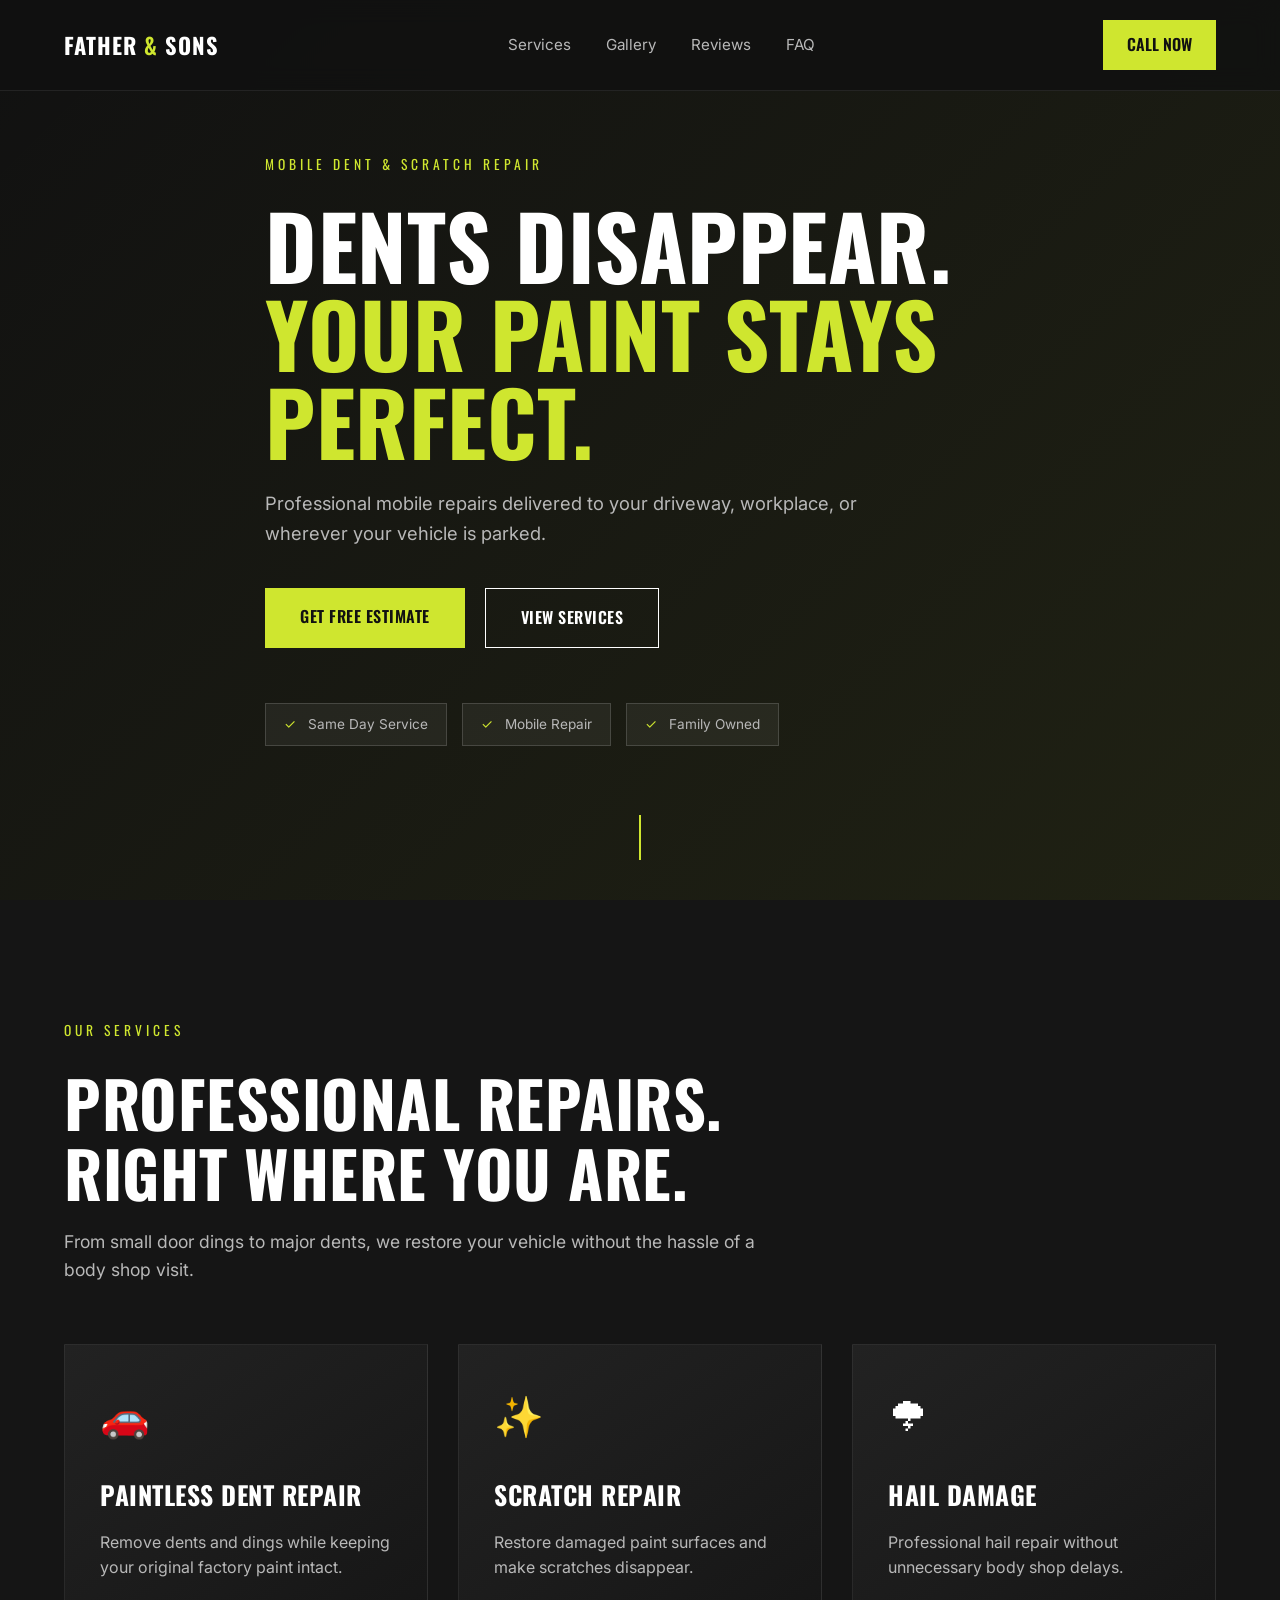
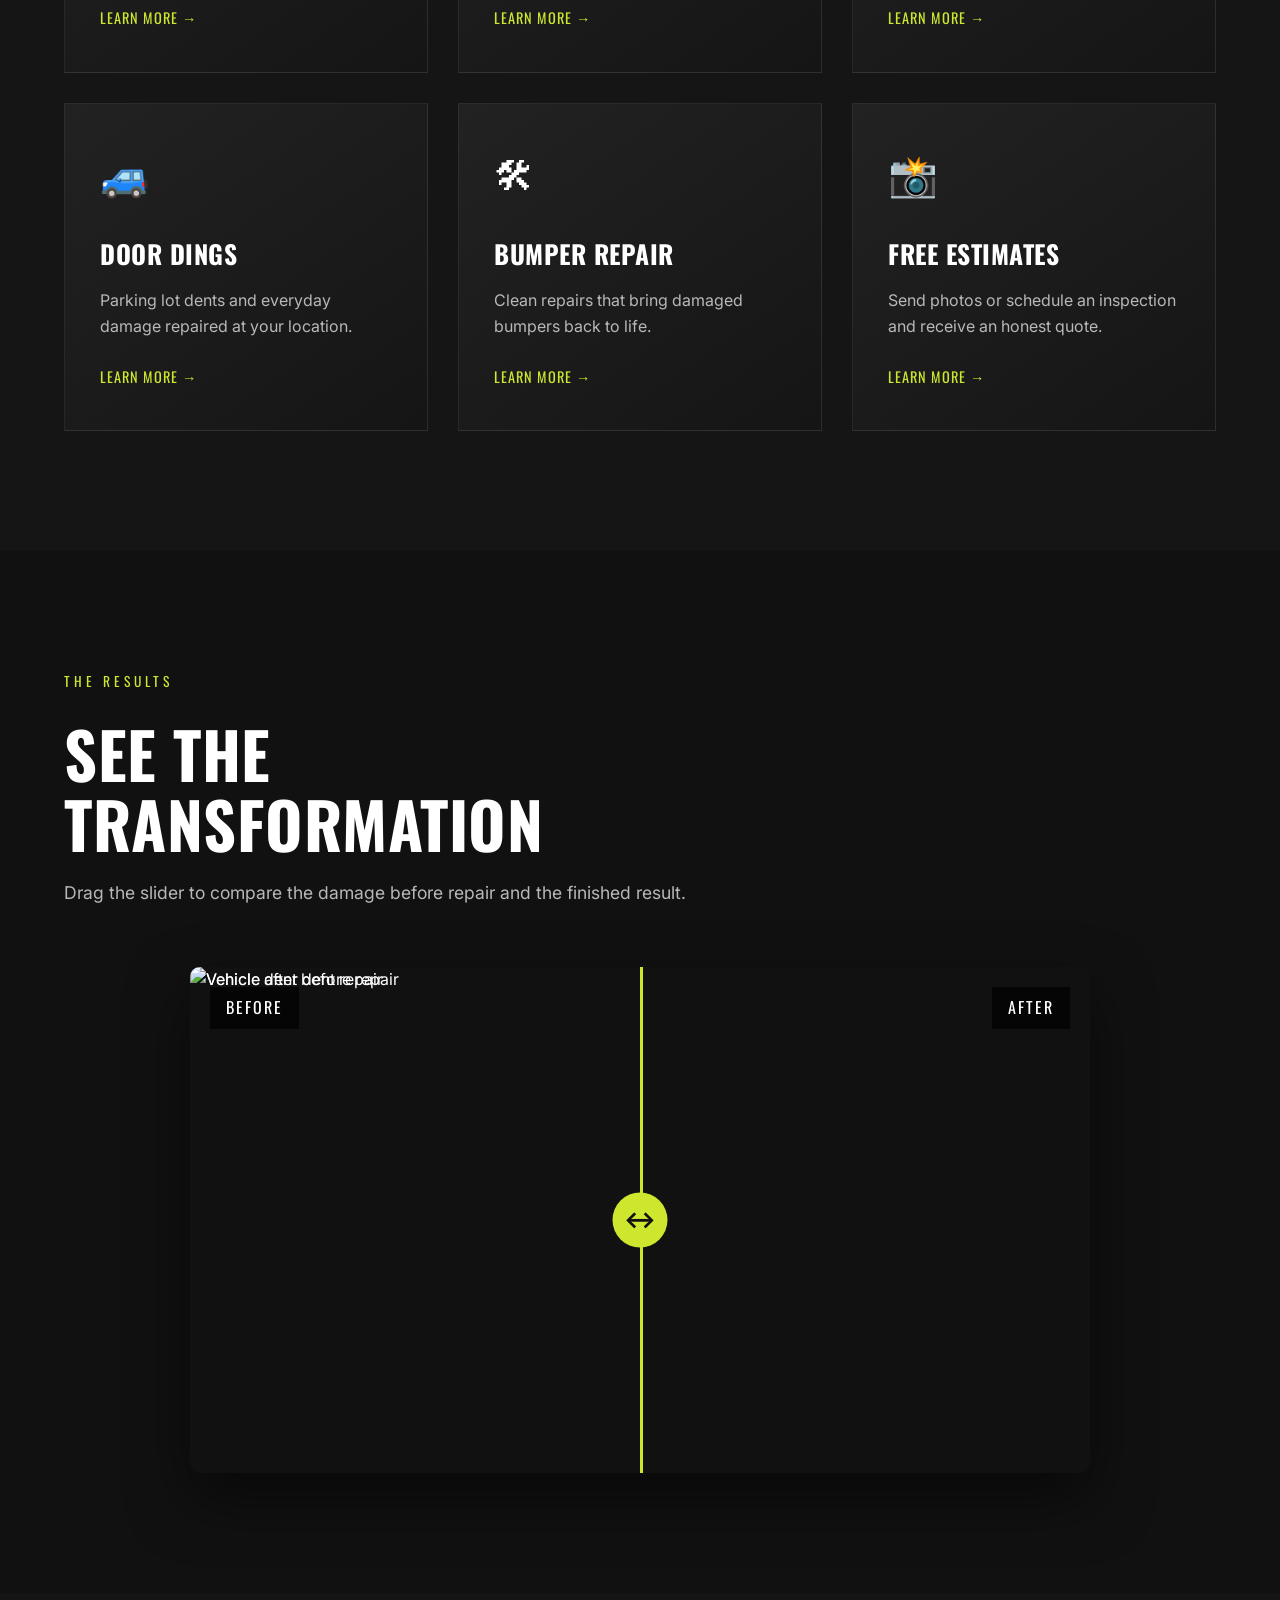
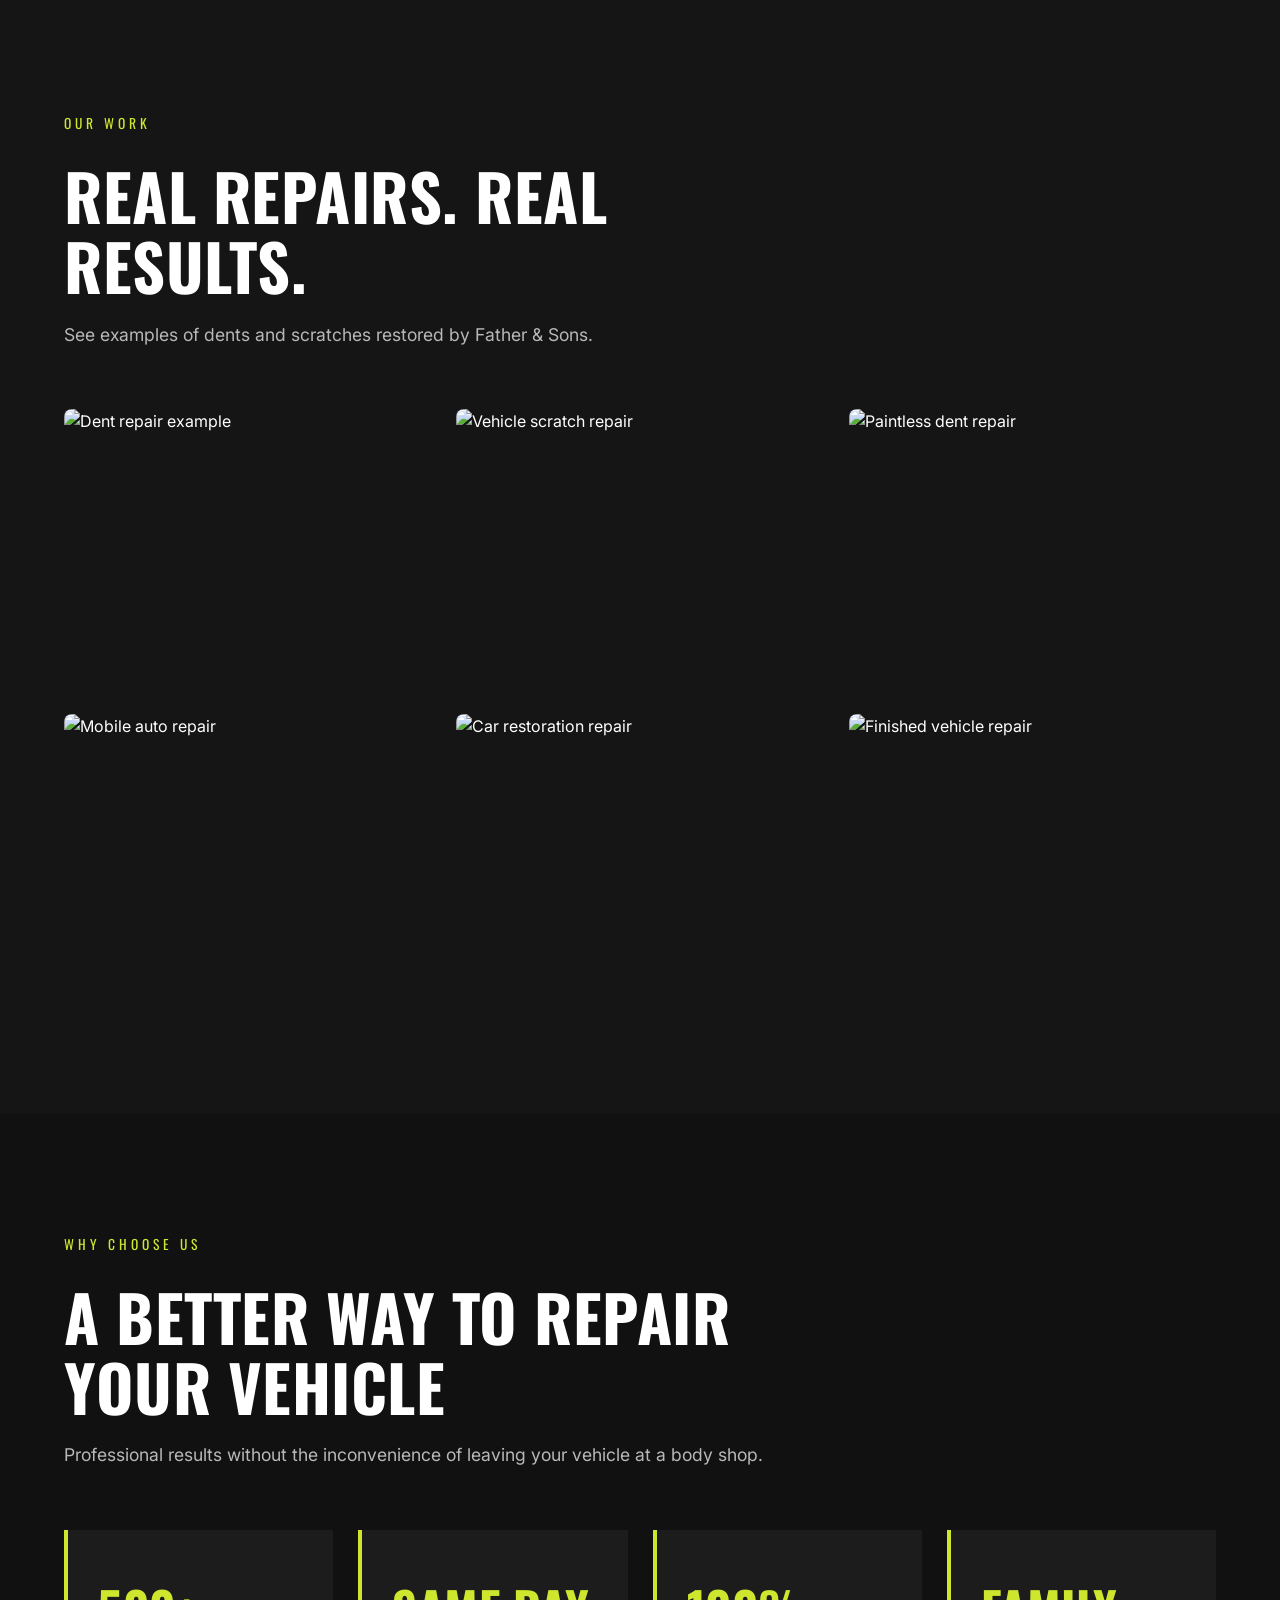
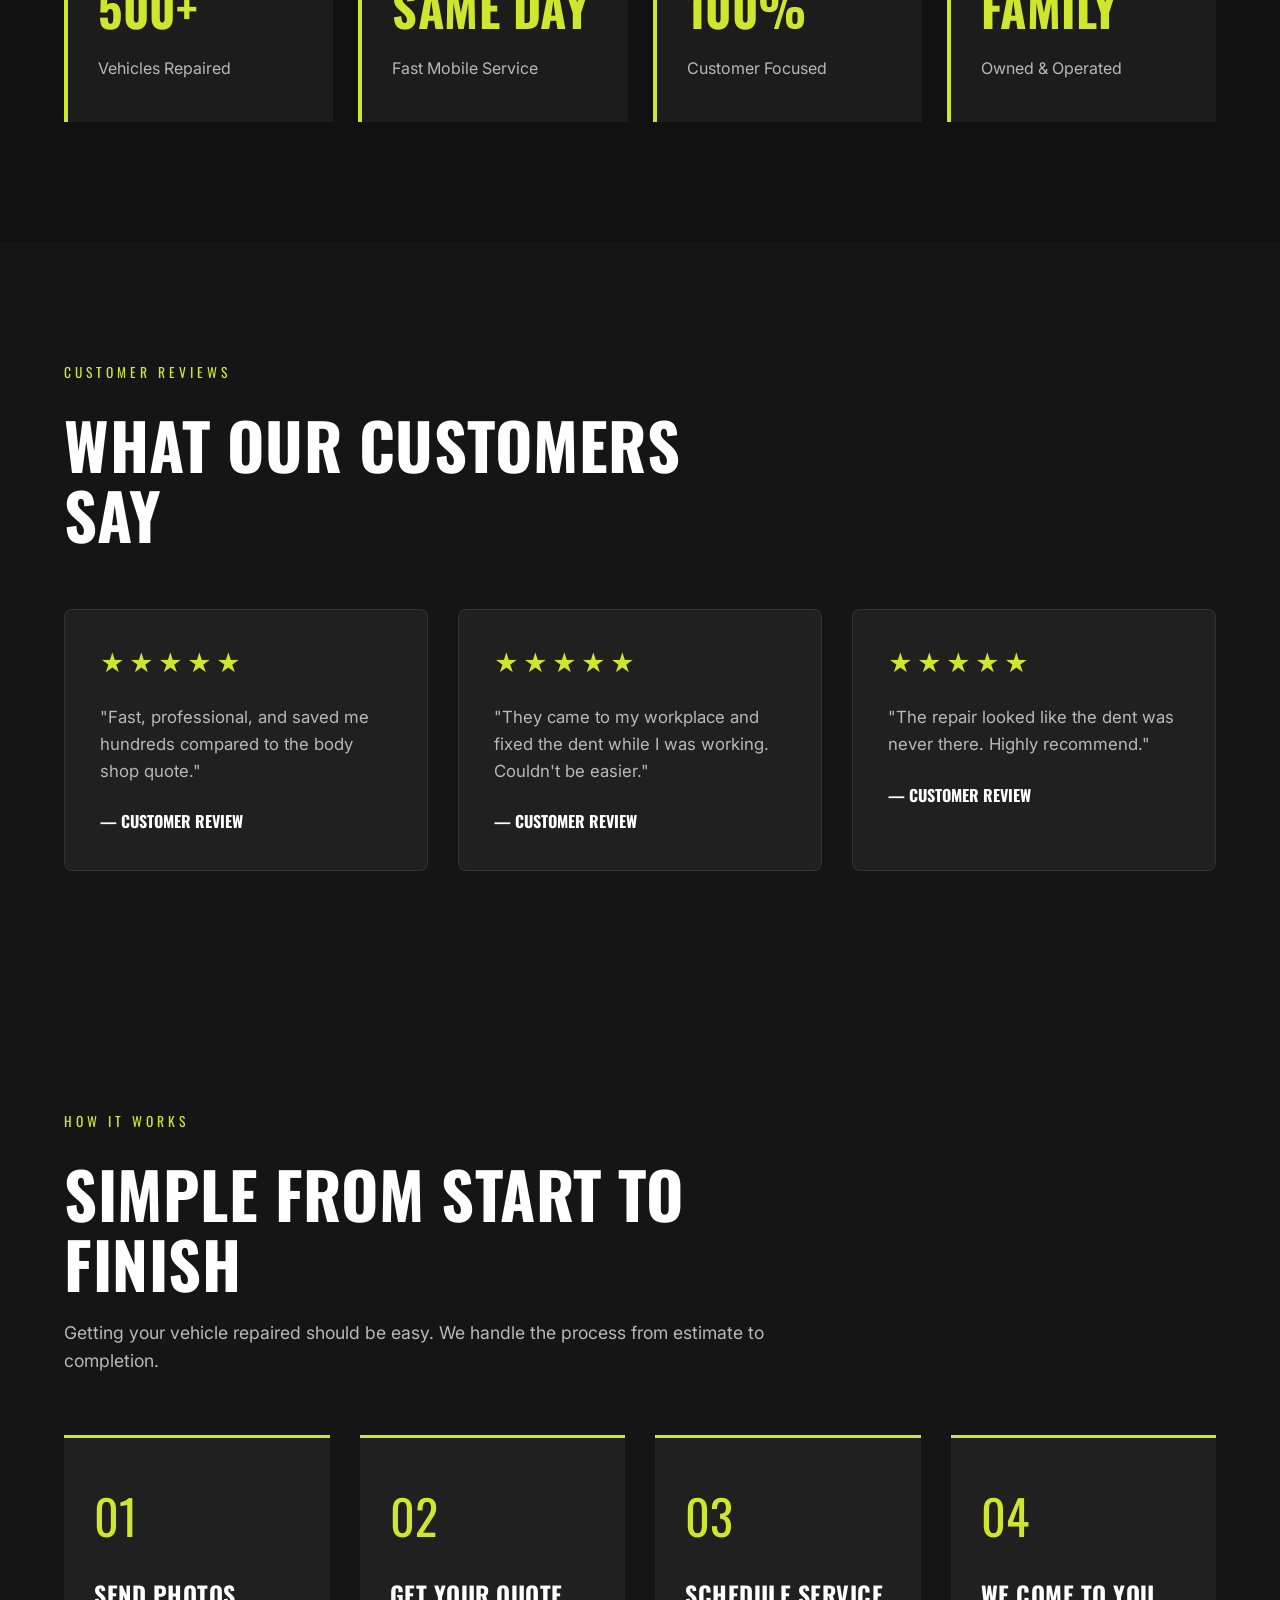
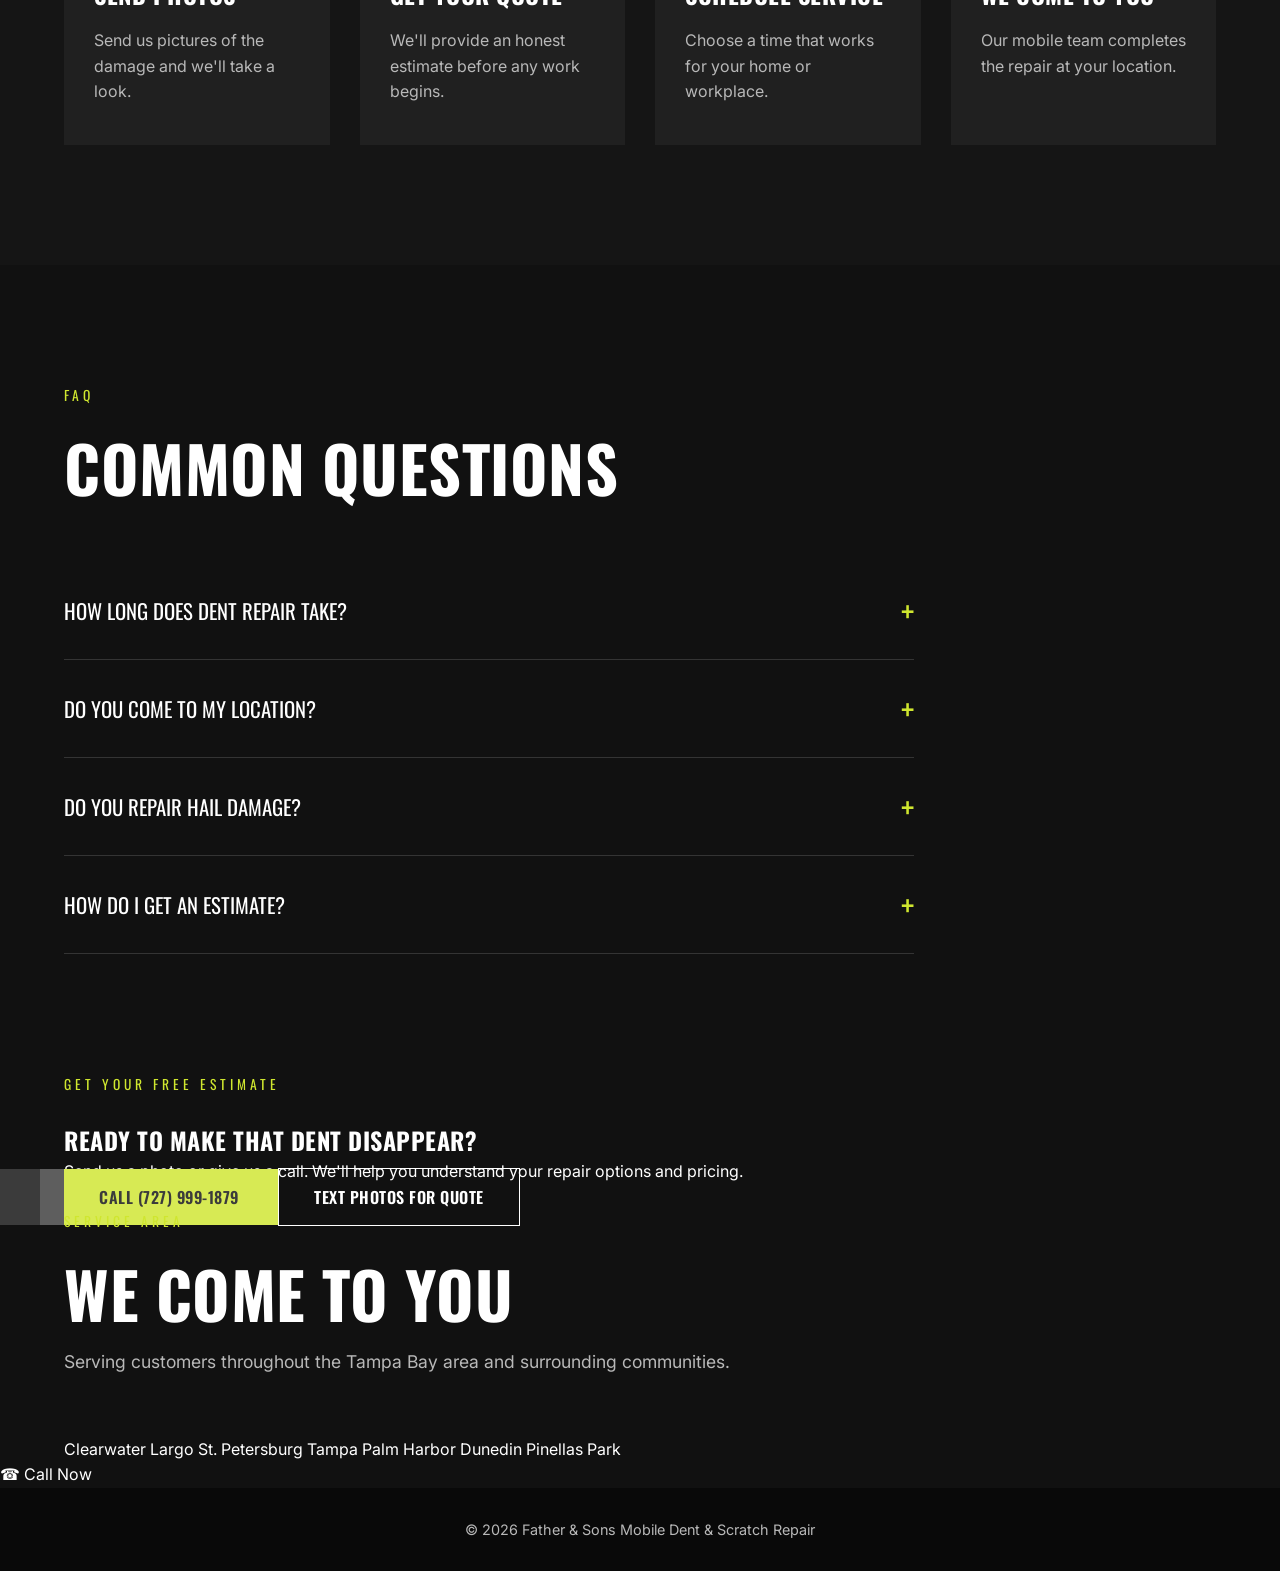
==== commit 83729ebc: "Update index.html" ====
--- a/father-and-sons/index.html
+++ b/father-and-sons/index.html
@@ -1101,6 +1101,133 @@
 
 </section>
 
+<!-- ================= CONTACT ================= -->
+
+<section id="contact" class="contact">
+
+
+<div class="container">
+
+
+<div class="contact-content">
+
+
+<p class="eyebrow">
+Get Your Free Estimate
+</p>
+
+
+<h2>
+Ready To Make That Dent Disappear?
+</h2>
+
+
+<p>
+Send us a photo or give us a call. We'll help you understand your repair options and pricing.
+</p>
+
+
+
+
+<div class="contact-buttons">
+
+
+<a href="tel:7279991879" class="btn primary">
+
+Call (727) 999-1879
+
+</a>
+
+
+
+<a href="sms:7279991879" class="btn secondary">
+
+Text Photos For Quote
+
+</a>
+
+
+
+</div>
+
+
+
+</div>
+
+
+</div>
+
+
+</section>
+
+
+
+
+
+<!-- ================= SERVICE AREA ================= -->
+
+
+<section class="service-area">
+
+
+<div class="container">
+
+
+<div class="section-header">
+
+
+<p class="eyebrow">
+Service Area
+</p>
+
+
+<h2>
+We Come To You
+</h2>
+
+
+<p>
+Serving customers throughout the Tampa Bay area and surrounding communities.
+</p>
+
+
+</div>
+
+
+
+<div class="cities">
+
+
+<span>Clearwater</span>
+<span>Largo</span>
+<span>St. Petersburg</span>
+<span>Tampa</span>
+<span>Palm Harbor</span>
+<span>Dunedin</span>
+<span>Pinellas Park</span>
+
+
+</div>
+
+
+
+</div>
+
+
+</section>
+
+
+
+
+
+<!-- FLOATING CALL BUTTON -->
+
+
+<a href="tel:7279991879" class="floating-call">
+
+☎ Call Now
+
+</a>
 
 
 
--- a/father-and-sons/css/style.css
+++ b/father-and-sons/css/style.css
@@ -1377,4 +1377,183 @@
 
 }
 
-
+/* ==========================================
+   PROCESS SECTION
+========================================== */
+
+
+.process{
+
+padding:120px 0;
+
+background:#151515;
+
+}
+
+
+
+.process-grid{
+
+display:grid;
+
+grid-template-columns:
+repeat(auto-fit,minmax(240px,1fr));
+
+gap:30px;
+
+}
+
+
+
+.process-card{
+
+background:#202020;
+
+padding:40px 30px;
+
+border-top:3px solid var(--lime);
+
+}
+
+
+
+.process-number{
+
+font-family:"Oswald",sans-serif;
+
+font-size:3rem;
+
+color:var(--lime);
+
+margin-bottom:20px;
+
+}
+
+
+
+.process-card h3{
+
+font-size:1.5rem;
+
+margin-bottom:15px;
+
+}
+
+
+
+.process-card p{
+
+color:var(--gray);
+
+}
+
+
+
+
+/* ==========================================
+   FAQ
+========================================== */
+
+
+.faq{
+
+padding:120px 0;
+
+background:#111;
+
+}
+
+
+
+.faq-container{
+
+max-width:850px;
+
+}
+
+
+
+.faq-item{
+
+border-bottom:1px solid rgba(255,255,255,.15);
+
+}
+
+
+
+.faq-question{
+
+width:100%;
+
+background:none;
+
+border:0;
+
+color:white;
+
+padding:25px 0;
+
+display:flex;
+
+justify-content:space-between;
+
+align-items:center;
+
+font-family:"Oswald",sans-serif;
+
+font-size:1.3rem;
+
+text-transform:uppercase;
+
+cursor:pointer;
+
+}
+
+
+
+.faq-question span{
+
+color:var(--lime);
+
+font-size:2rem;
+
+}
+
+
+
+.faq-answer{
+
+max-height:0;
+
+overflow:hidden;
+
+transition:.4s ease;
+
+}
+
+
+
+.faq-answer p{
+
+color:var(--gray);
+
+padding-bottom:25px;
+
+}
+
+
+
+.faq-item.active .faq-answer{
+
+max-height:200px;
+
+}
+
+
+
+.faq-item.active .faq-question span{
+
+transform:rotate(45deg);
+
+}
+
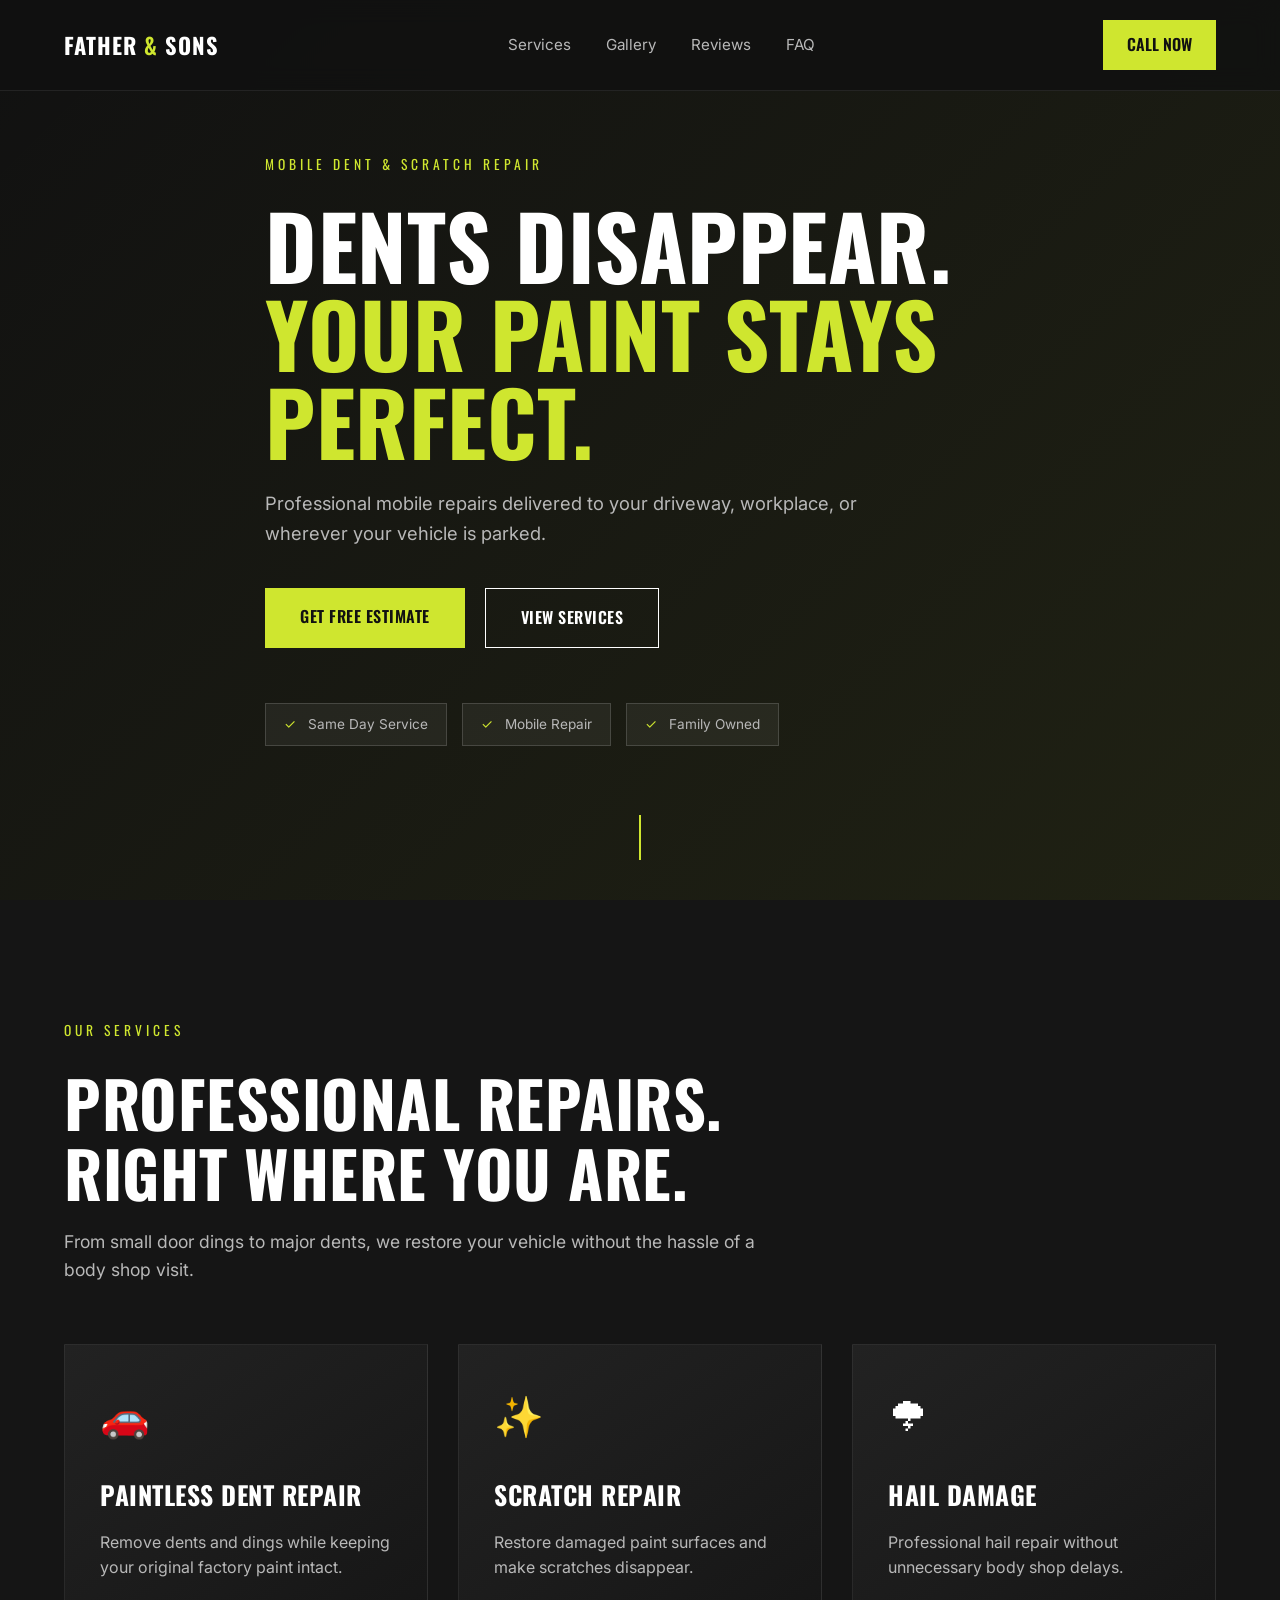
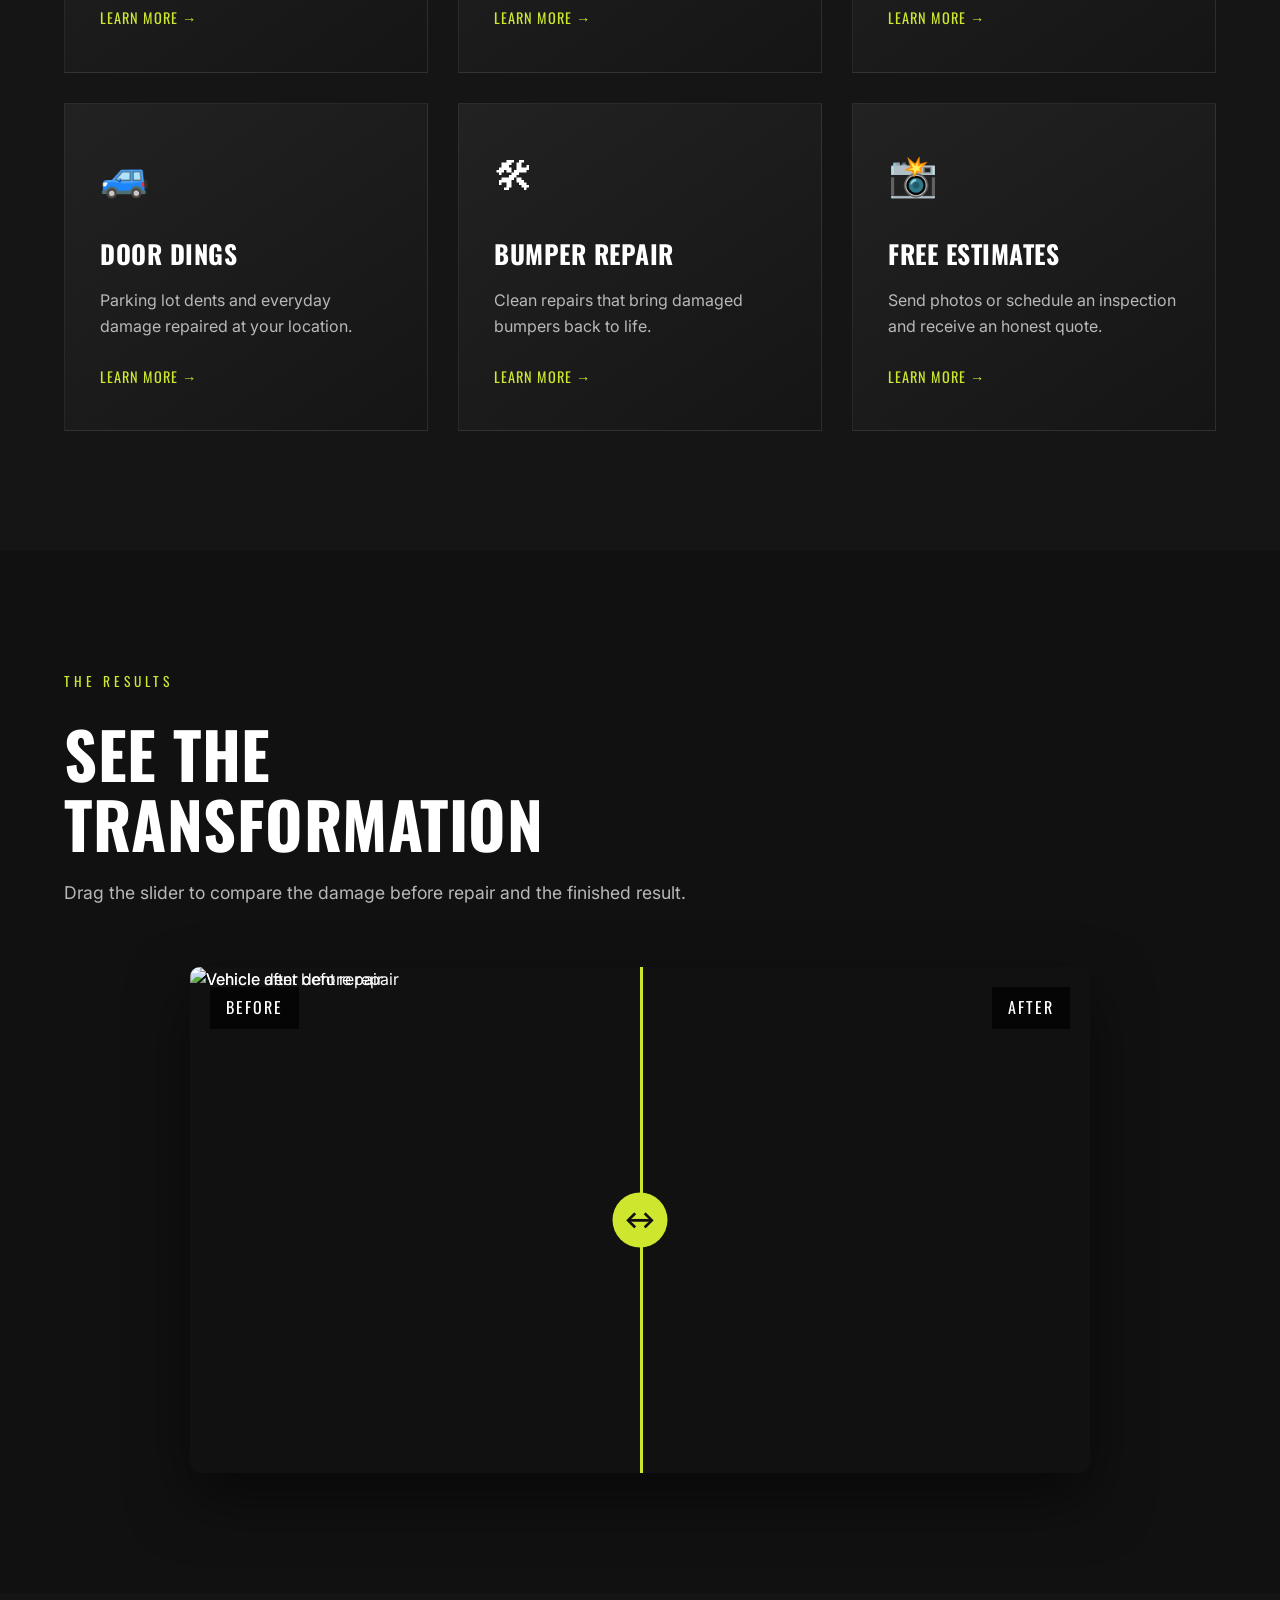
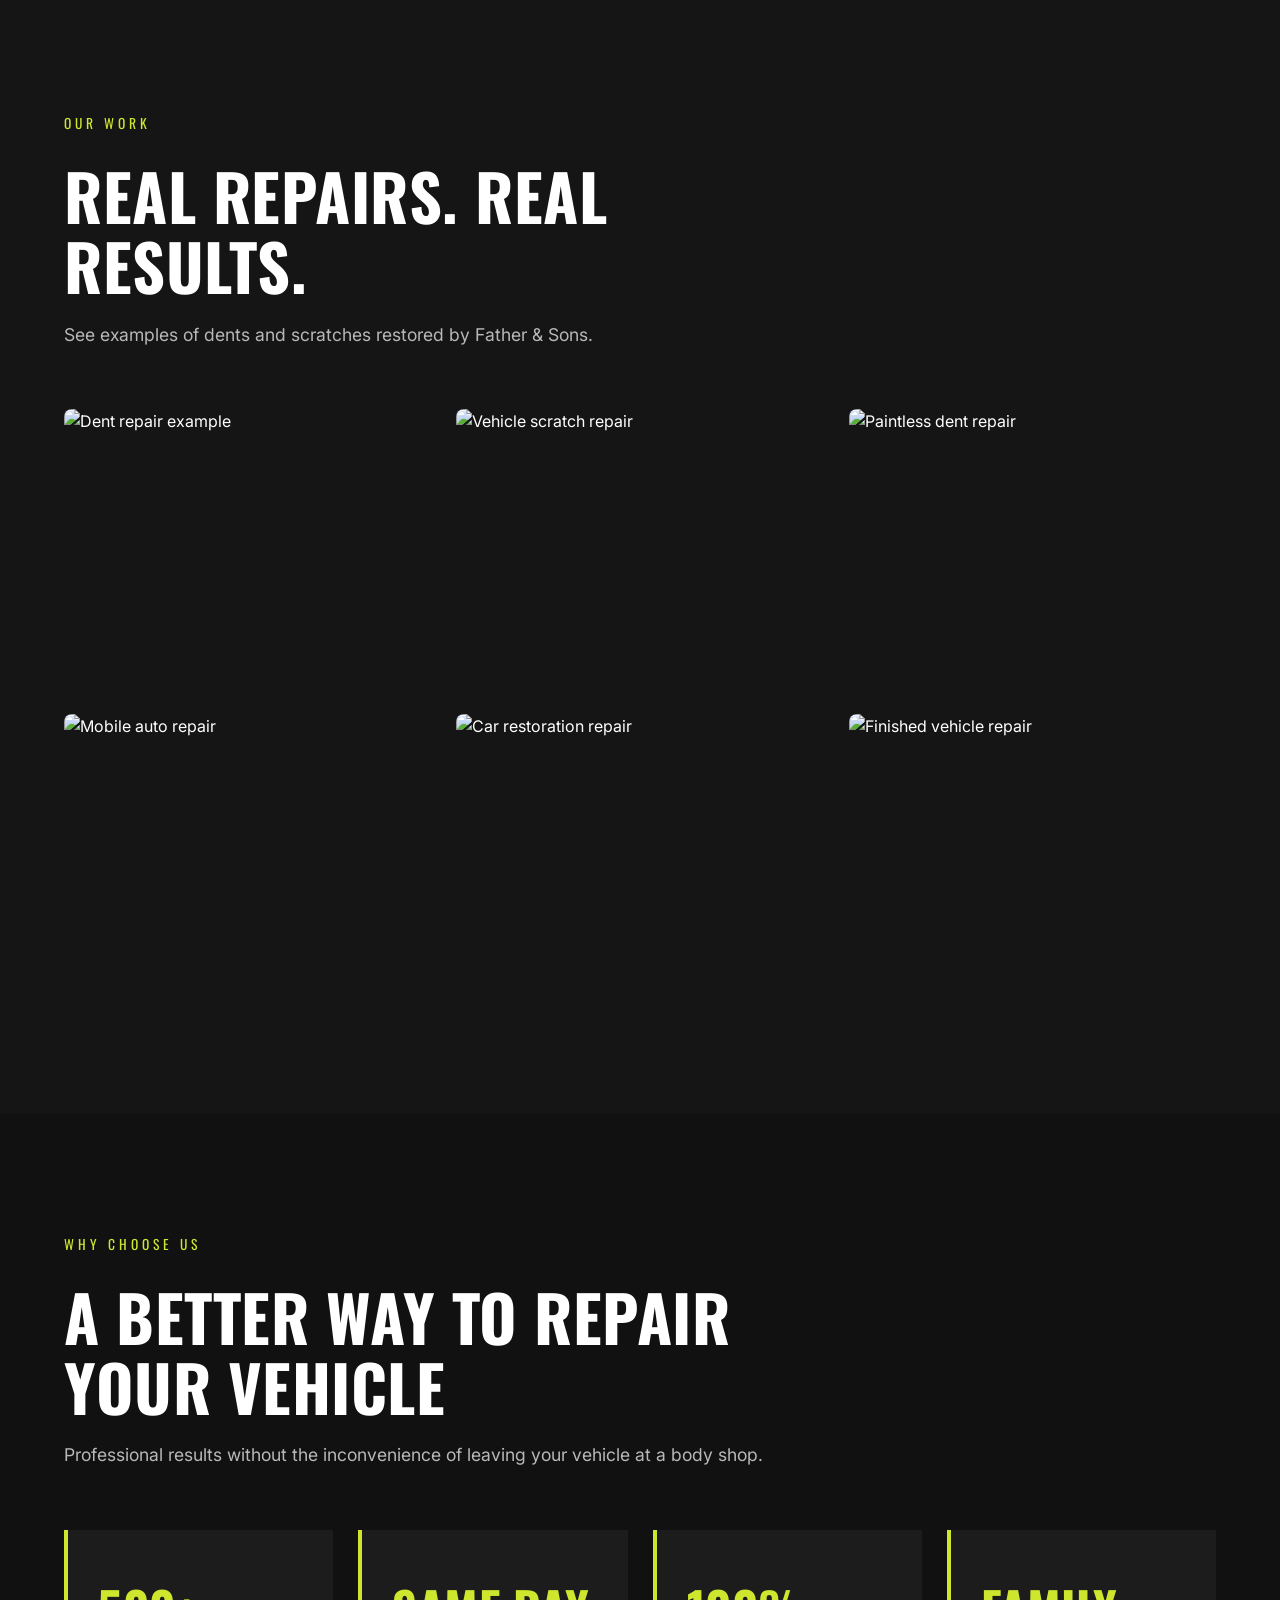
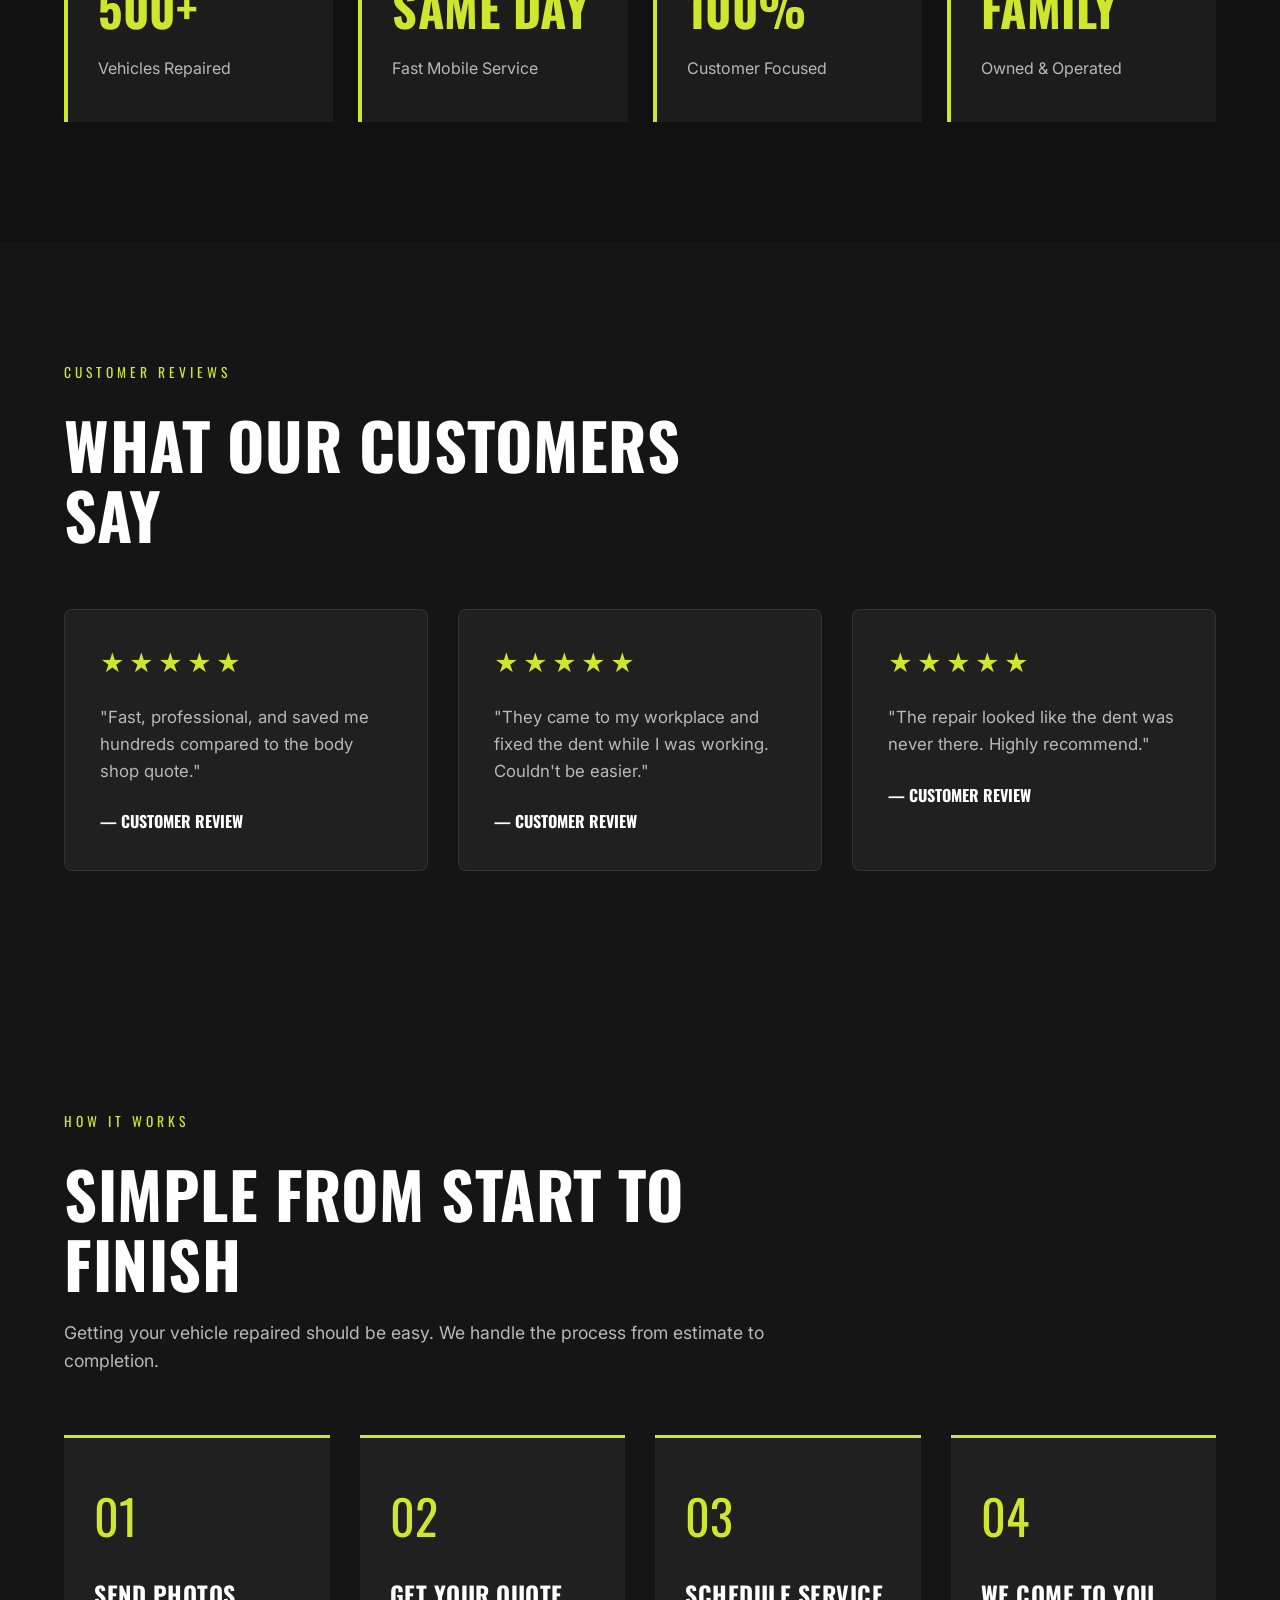
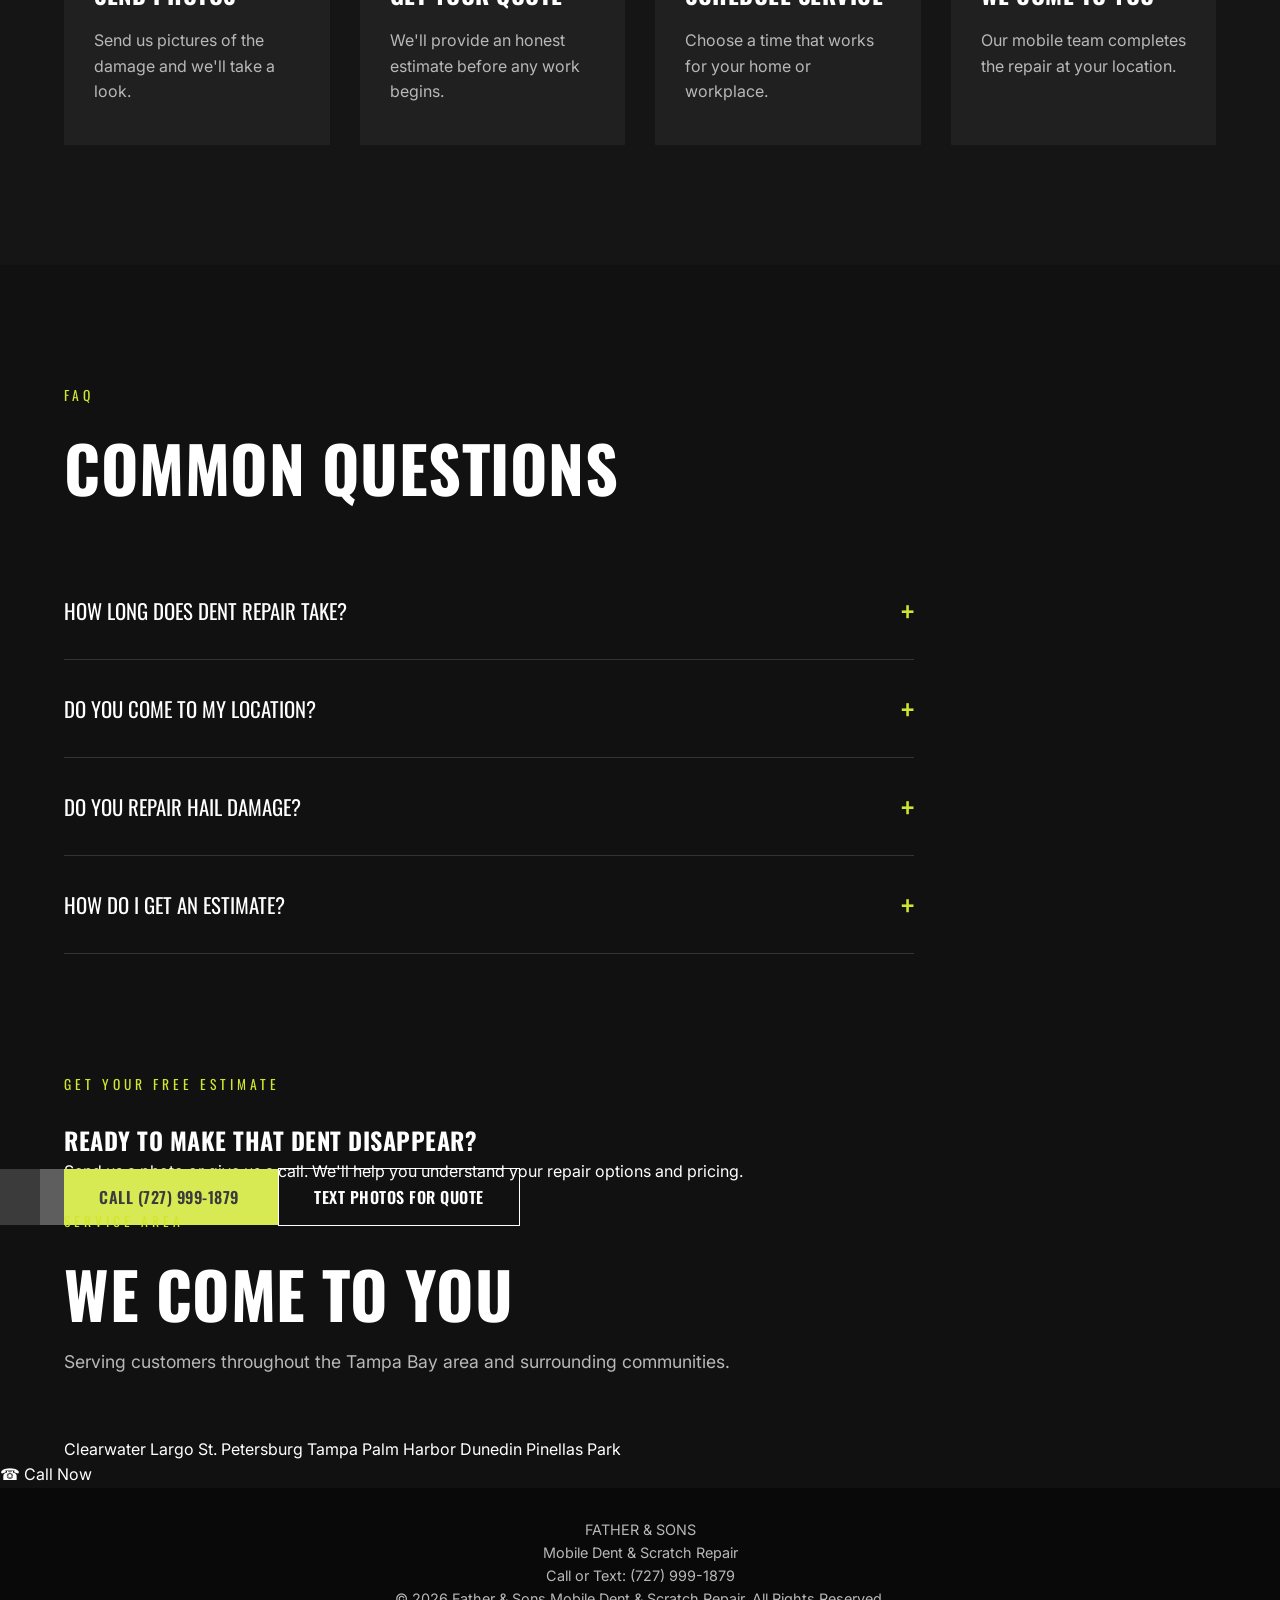
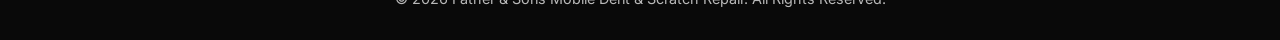
==== commit d27bd916: "Update index.html" ====
--- a/father-and-sons/index.html
+++ b/father-and-sons/index.html
@@ -1250,11 +1250,8 @@
 
 
 
-
-
-
-
-<!-- ================= FOOTER ================= -->
+<!-- ================= Footer ================= -->
+
 
 
 <footer class="footer">
@@ -1262,8 +1259,28 @@
 
 <div class="container">
 
-<p>
-© 2026 Father & Sons Mobile Dent & Scratch Repair
+
+<div class="footer-logo">
+
+FATHER <span>&</span> SONS
+
+</div>
+
+
+<p>
+Mobile Dent & Scratch Repair
+</p>
+
+
+<p>
+Call or Text: (727) 999-1879
+</p>
+
+
+<p class="copyright">
+
+© 2026 Father & Sons Mobile Dent & Scratch Repair. All Rights Reserved.
+
 </p>
 
 
@@ -1271,6 +1288,7 @@
 
 
 </footer>
+
 
 
 
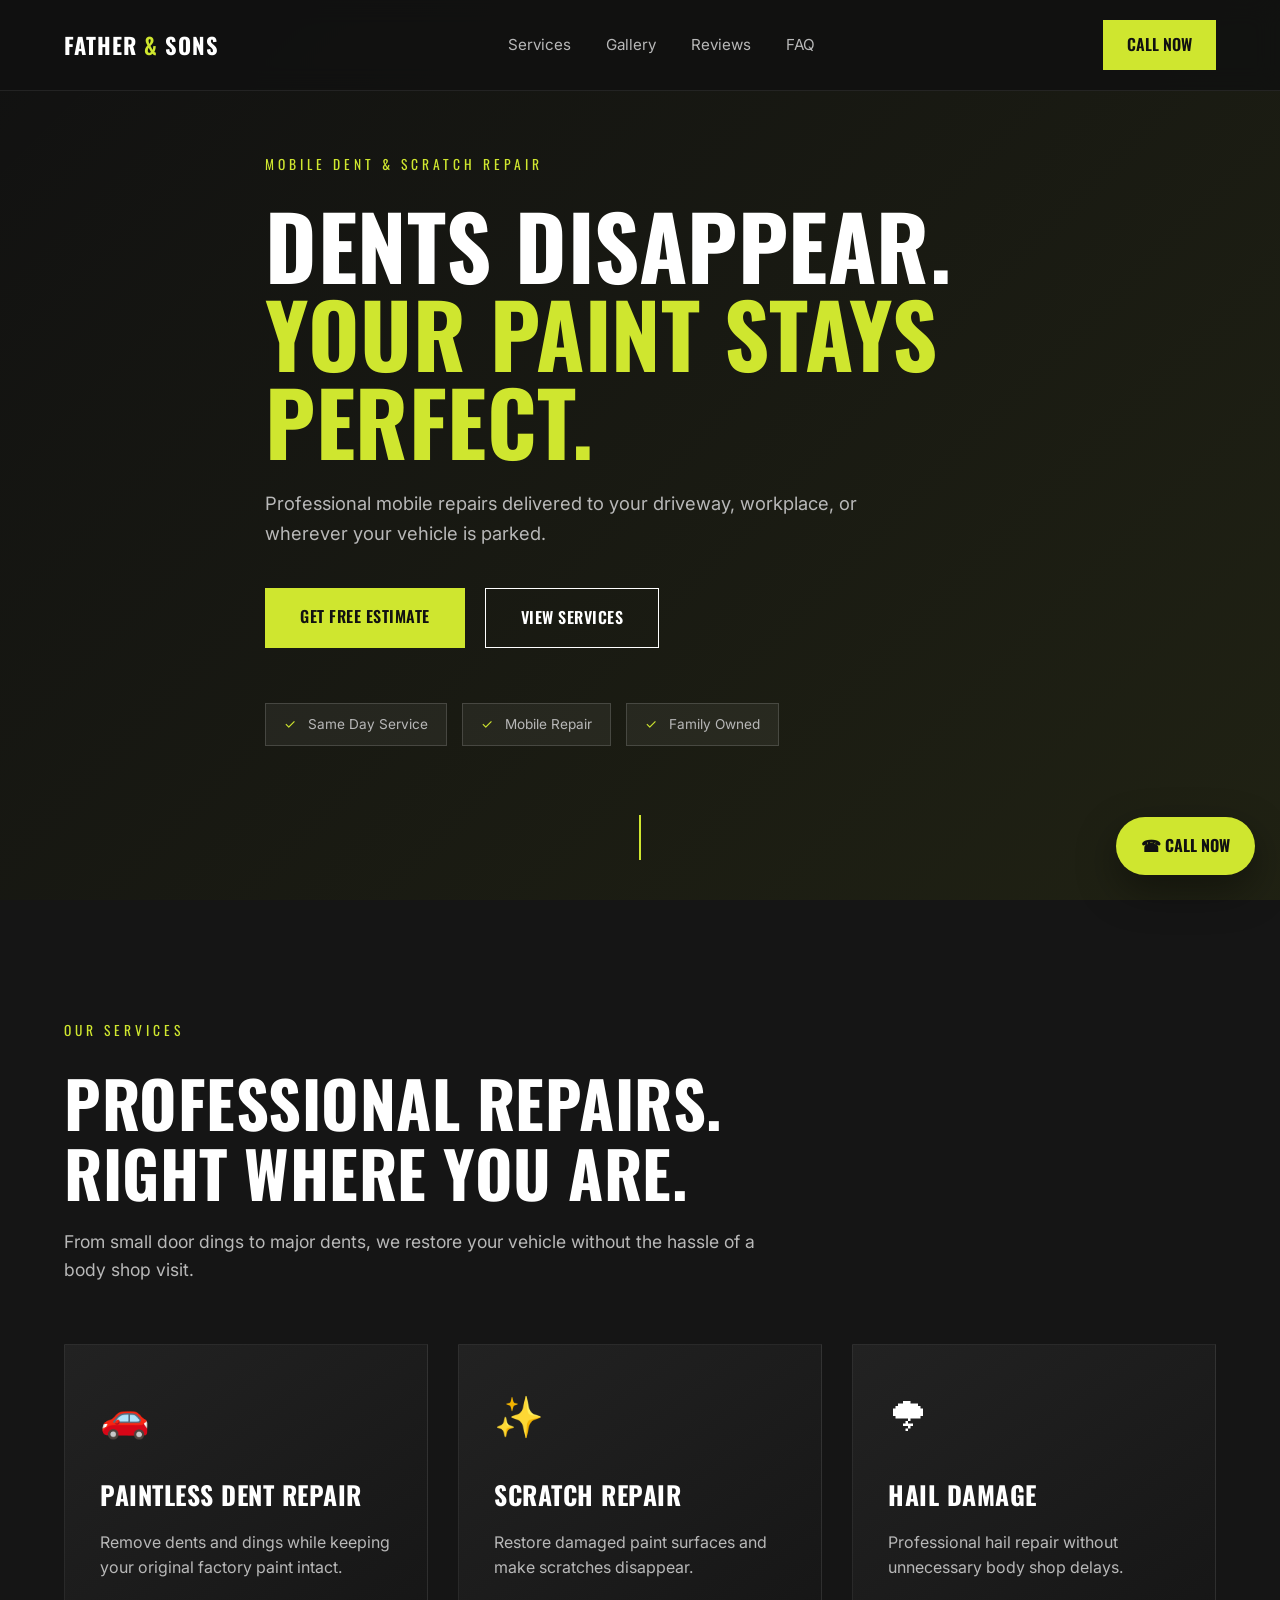
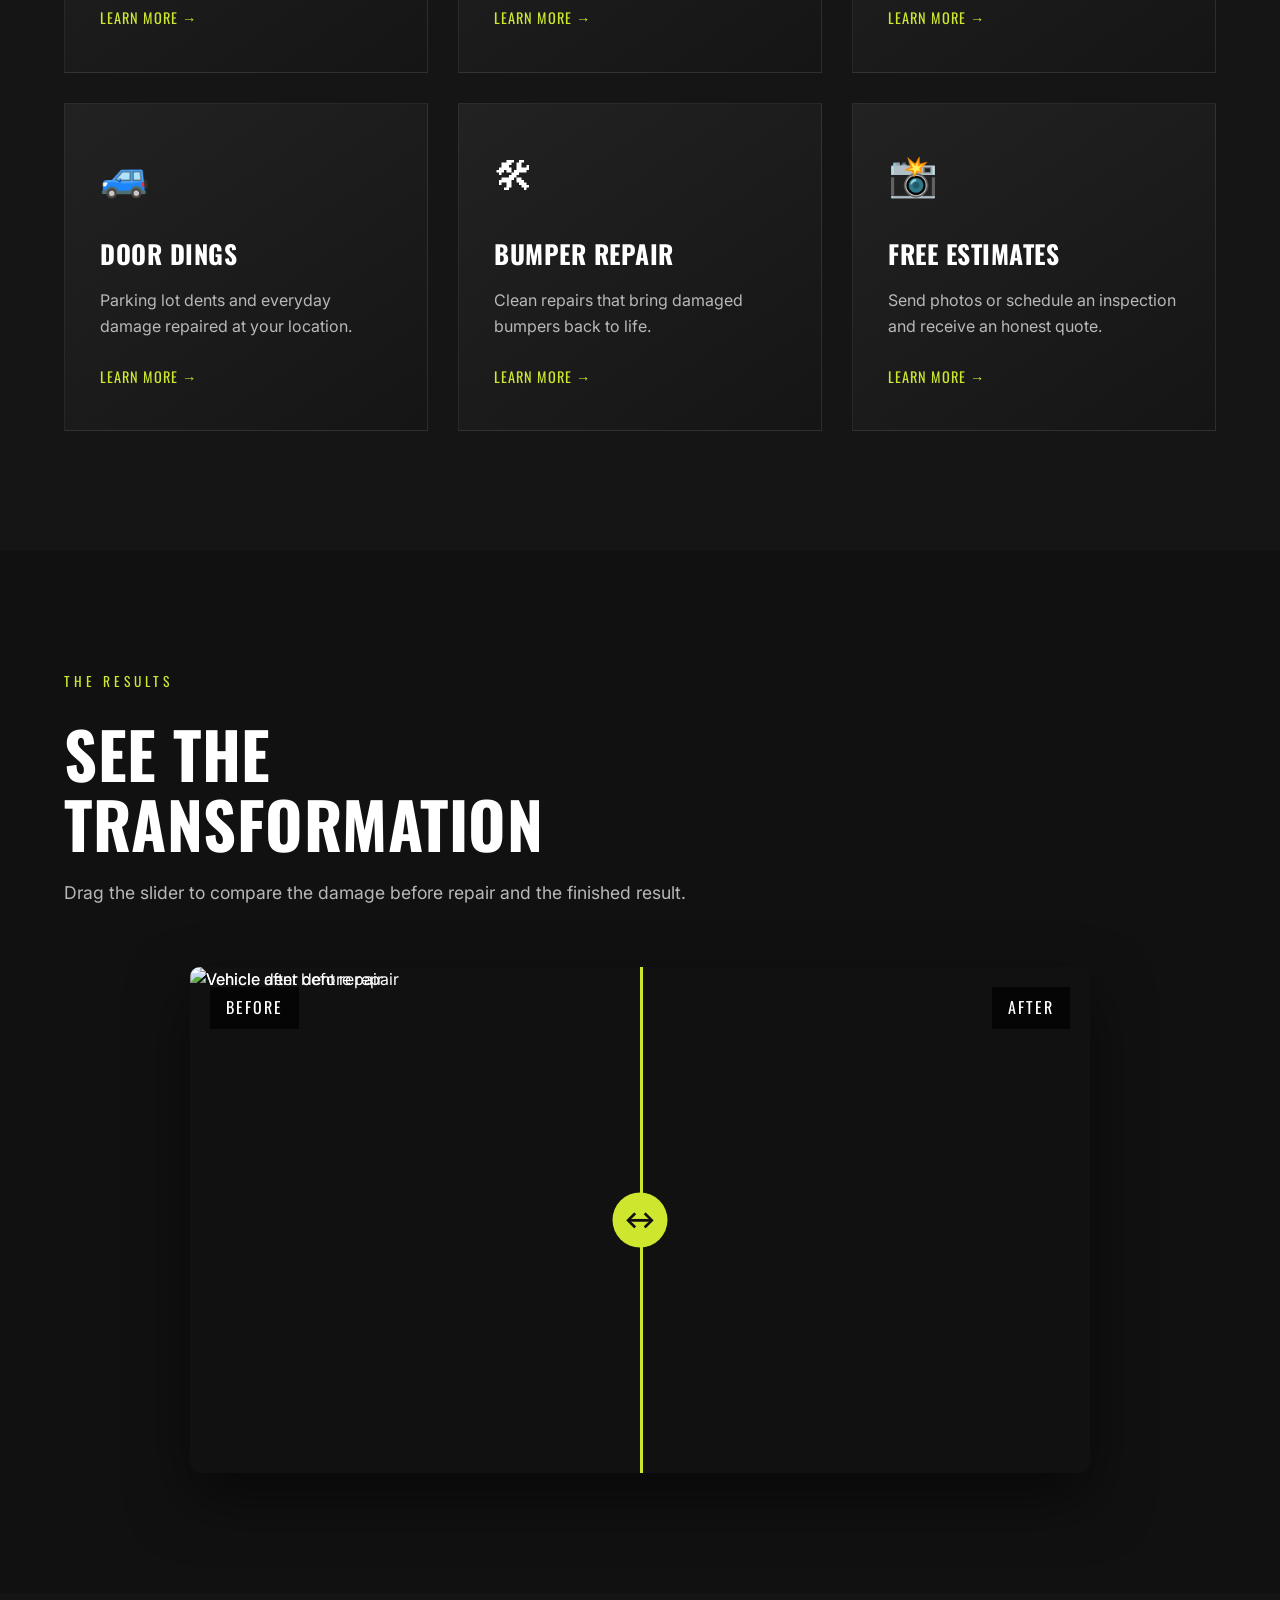
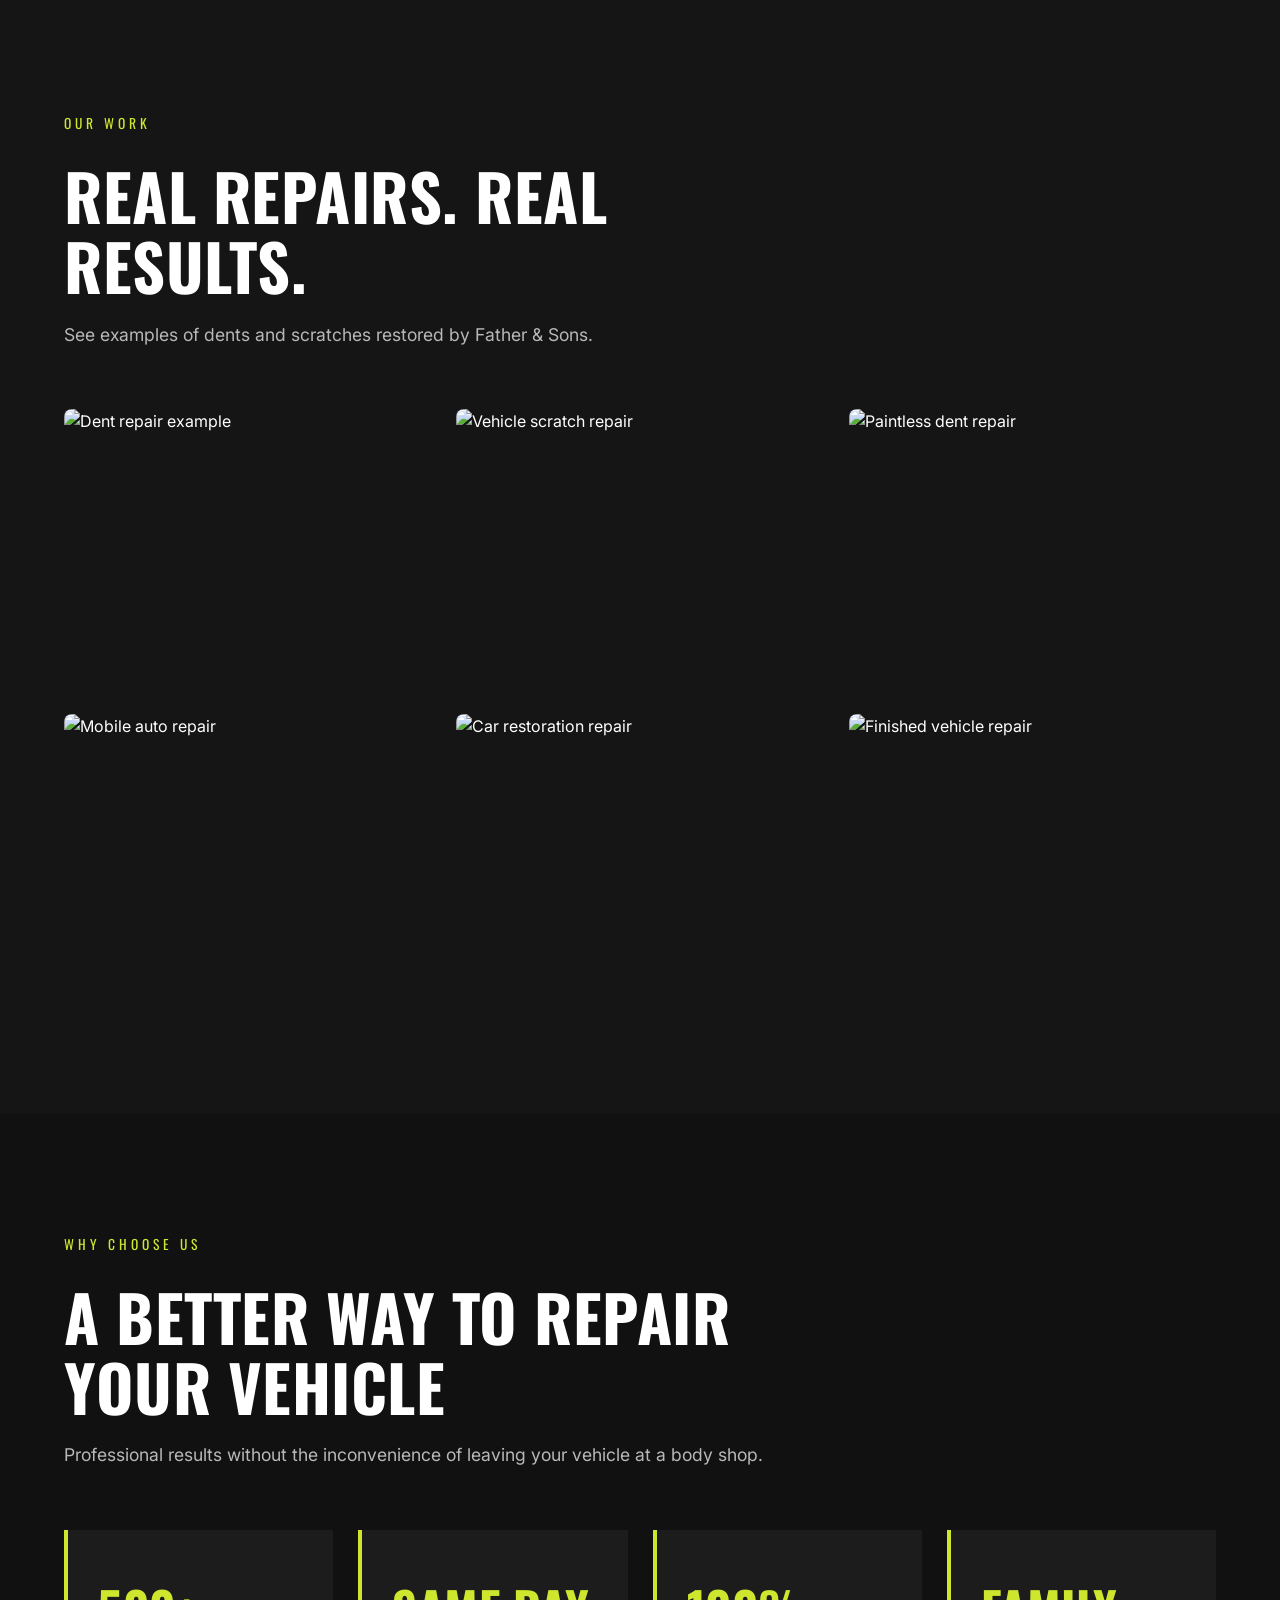
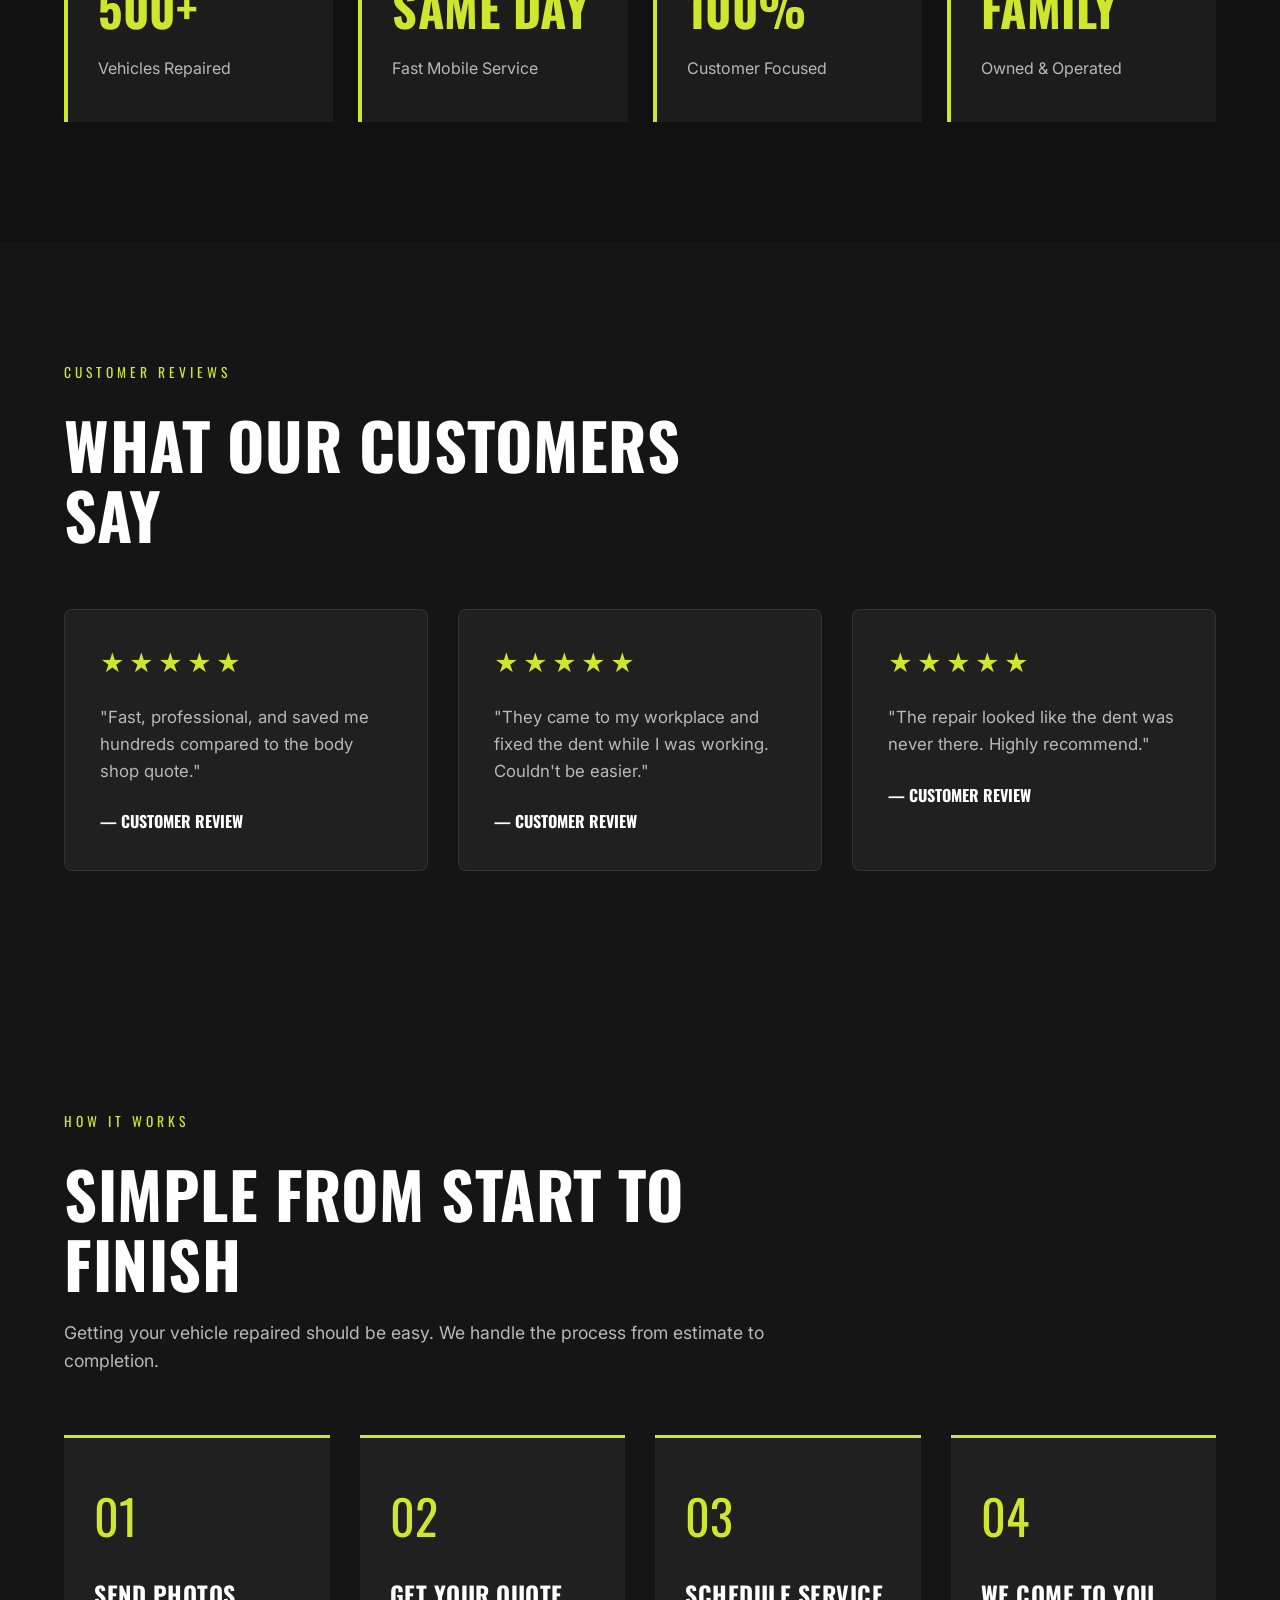
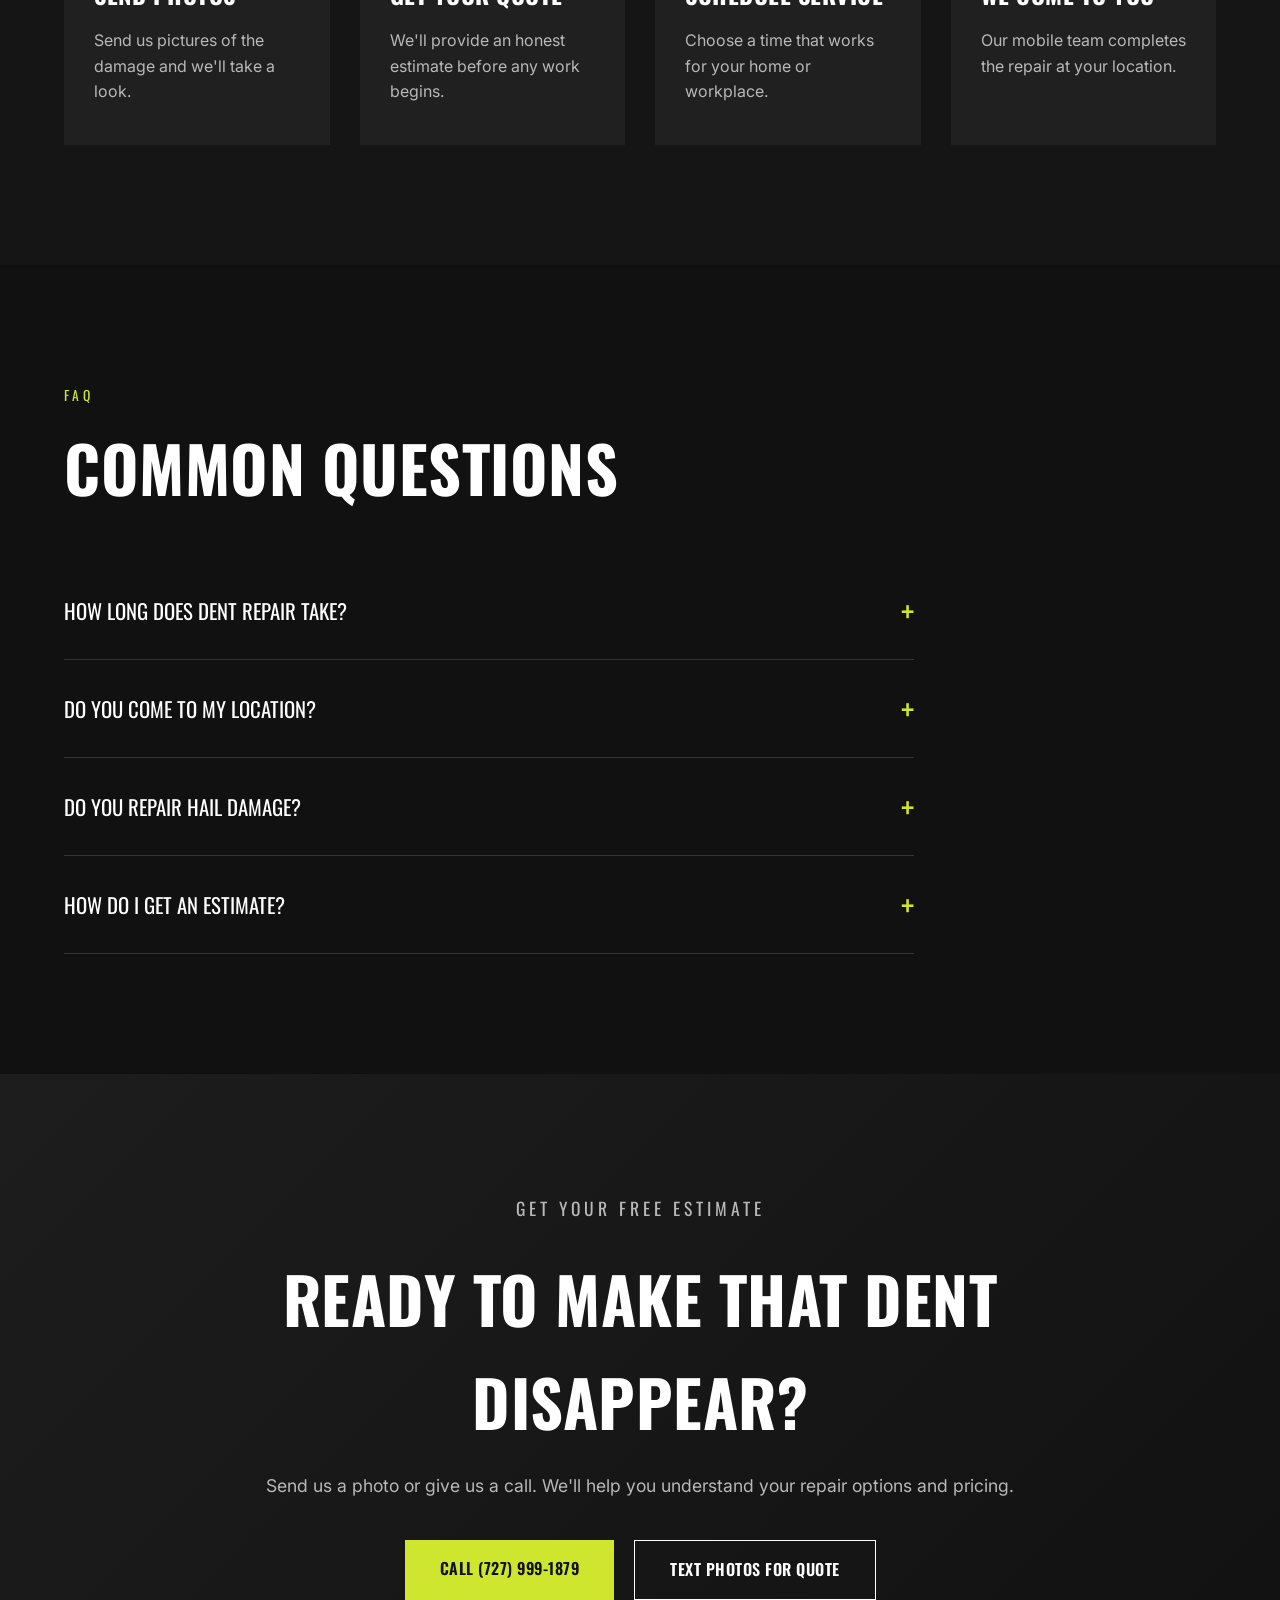
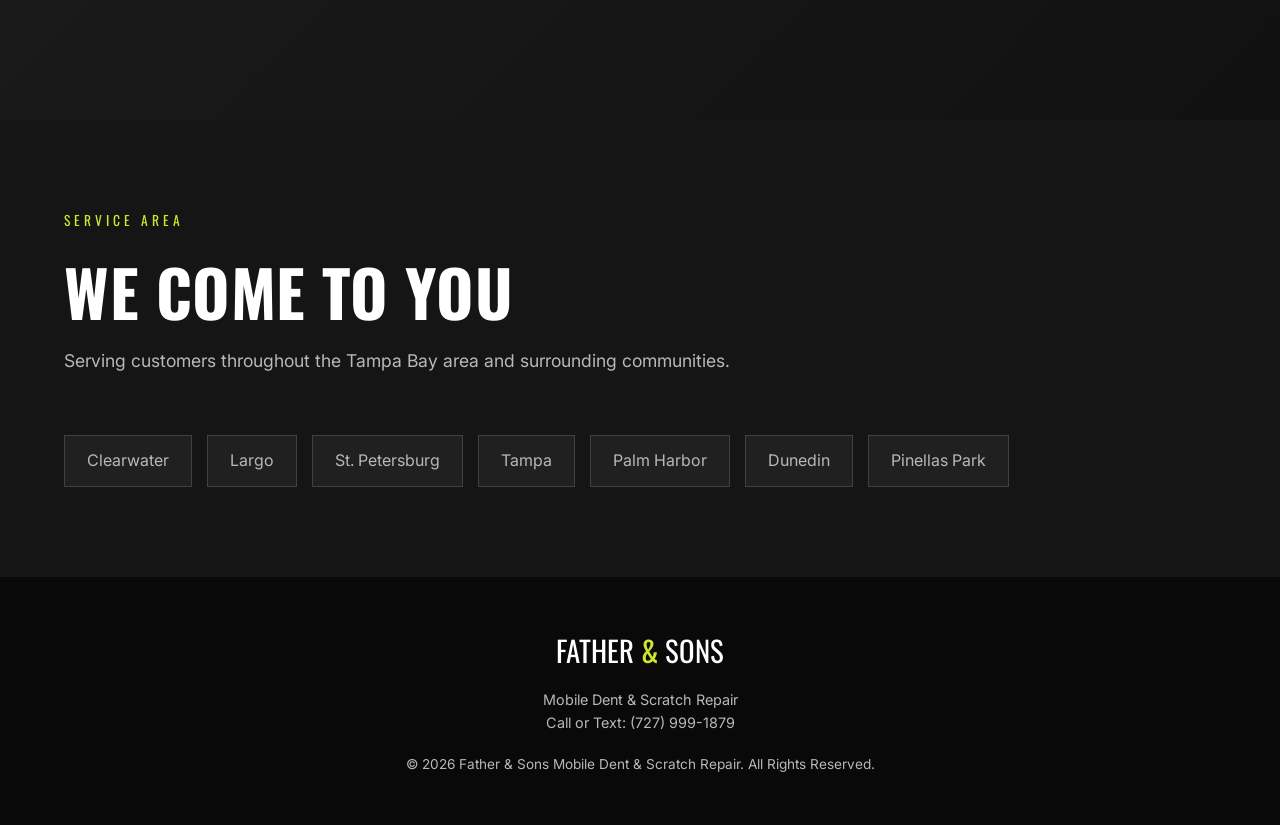
==== commit 435d35ed: "Update index.html" ====
--- a/father-and-sons/index.html
+++ b/father-and-sons/index.html
@@ -3,21 +3,67 @@
 <head>
 
 <meta charset="UTF-8">
+
 <meta name="viewport" content="width=device-width, initial-scale=1.0">
 
-<title>Father & Sons | Mobile Dent & Scratch Repair</title>
-
-<meta name="description" content="Father & Sons provides mobile dent and scratch repair. We come to your home or workplace for fast, affordable vehicle repairs.">
+
+<title>
+Father & Sons | Mobile Dent & Scratch Repair
+</title>
+
+
+<meta name="description" content="
+Father & Sons provides professional mobile dent and scratch repair. We come to your home or workplace for convenient vehicle repairs.
+">
+
+
+<meta name="keywords" content="
+dent repair,
+paintless dent repair,
+scratch repair,
+mobile auto repair,
+car dent removal
+">
+
+
+
+<!-- Open Graph / Social Sharing -->
+
+
+<meta property="og:title" content="Father & Sons Mobile Dent Repair">
+
+<meta property="og:description" content="Professional mobile dent and scratch repair. We come to you.">
+
+<meta property="og:type" content="website">
+
+<meta property="og:image" content="images/hero.jpg">
+
+
+
+
+<!-- Fonts -->
+
 
 <link rel="preconnect" href="https://fonts.googleapis.com">
+
 <link rel="preconnect" href="https://fonts.gstatic.com" crossorigin>
 
+
 <link href="https://fonts.googleapis.com/css2?family=Inter:wght@400;500;600;700&family=Oswald:wght@500;600;700&display=swap" rel="stylesheet">
 
+
+
+
 <link rel="stylesheet" href="css/style.css">
+
 <link rel="stylesheet" href="css/animations.css">
 
+
+<link rel="icon" href="images/favicon.ico">
+
+
 </head>
+
 
 
 <body>
--- a/father-and-sons/css/style.css
+++ b/father-and-sons/css/style.css
@@ -1556,4 +1556,215 @@
 transform:rotate(45deg);
 
 }
-
+/* ==========================================
+   CONTACT SECTION
+========================================== */
+
+
+.contact{
+
+padding:120px 0;
+
+background:
+
+linear-gradient(
+135deg,
+#1d1d1d,
+#111
+);
+
+text-align:center;
+
+}
+
+
+
+.contact-content{
+
+max-width:750px;
+
+margin:auto;
+
+}
+
+
+
+.contact h2{
+
+font-size:clamp(2.5rem,5vw,4rem);
+
+margin-bottom:20px;
+
+}
+
+
+
+.contact p{
+
+color:var(--gray);
+
+font-size:1.1rem;
+
+}
+
+
+
+.contact-buttons{
+
+display:flex;
+
+justify-content:center;
+
+gap:20px;
+
+margin-top:40px;
+
+flex-wrap:wrap;
+
+}
+
+
+
+
+
+/* ==========================================
+   SERVICE AREA
+========================================== */
+
+
+.service-area{
+
+padding:90px 0;
+
+background:#151515;
+
+}
+
+
+
+.cities{
+
+display:flex;
+
+flex-wrap:wrap;
+
+gap:15px;
+
+}
+
+
+
+.cities span{
+
+padding:12px 22px;
+
+border:1px solid rgba(255,255,255,.15);
+
+color:var(--gray);
+
+background:#202020;
+
+}
+
+
+
+
+
+/* ==========================================
+   FLOATING CALL BUTTON
+========================================== */
+
+
+.floating-call{
+
+position:fixed;
+
+bottom:25px;
+
+right:25px;
+
+background:var(--lime);
+
+color:#111;
+
+padding:16px 25px;
+
+border-radius:50px;
+
+font-family:"Oswald",sans-serif;
+
+text-transform:uppercase;
+
+font-weight:bold;
+
+z-index:1500;
+
+box-shadow:
+
+0 15px 40px rgba(0,0,0,.4);
+
+transition:.3s;
+
+}
+
+
+
+.floating-call:hover{
+
+transform:translateY(-5px);
+
+}
+
+
+
+
+
+/* ==========================================
+   FOOTER
+========================================== */
+
+
+.footer{
+
+padding:50px 0;
+
+background:#090909;
+
+text-align:center;
+
+color:var(--gray);
+
+}
+
+
+
+.footer-logo{
+
+font-family:"Oswald",sans-serif;
+
+font-size:1.8rem;
+
+color:white;
+
+margin-bottom:15px;
+
+}
+
+
+
+.footer-logo span{
+
+color:var(--lime);
+
+}
+
+
+
+.copyright{
+
+margin-top:20px;
+
+font-size:.85rem;
+
+}
+
